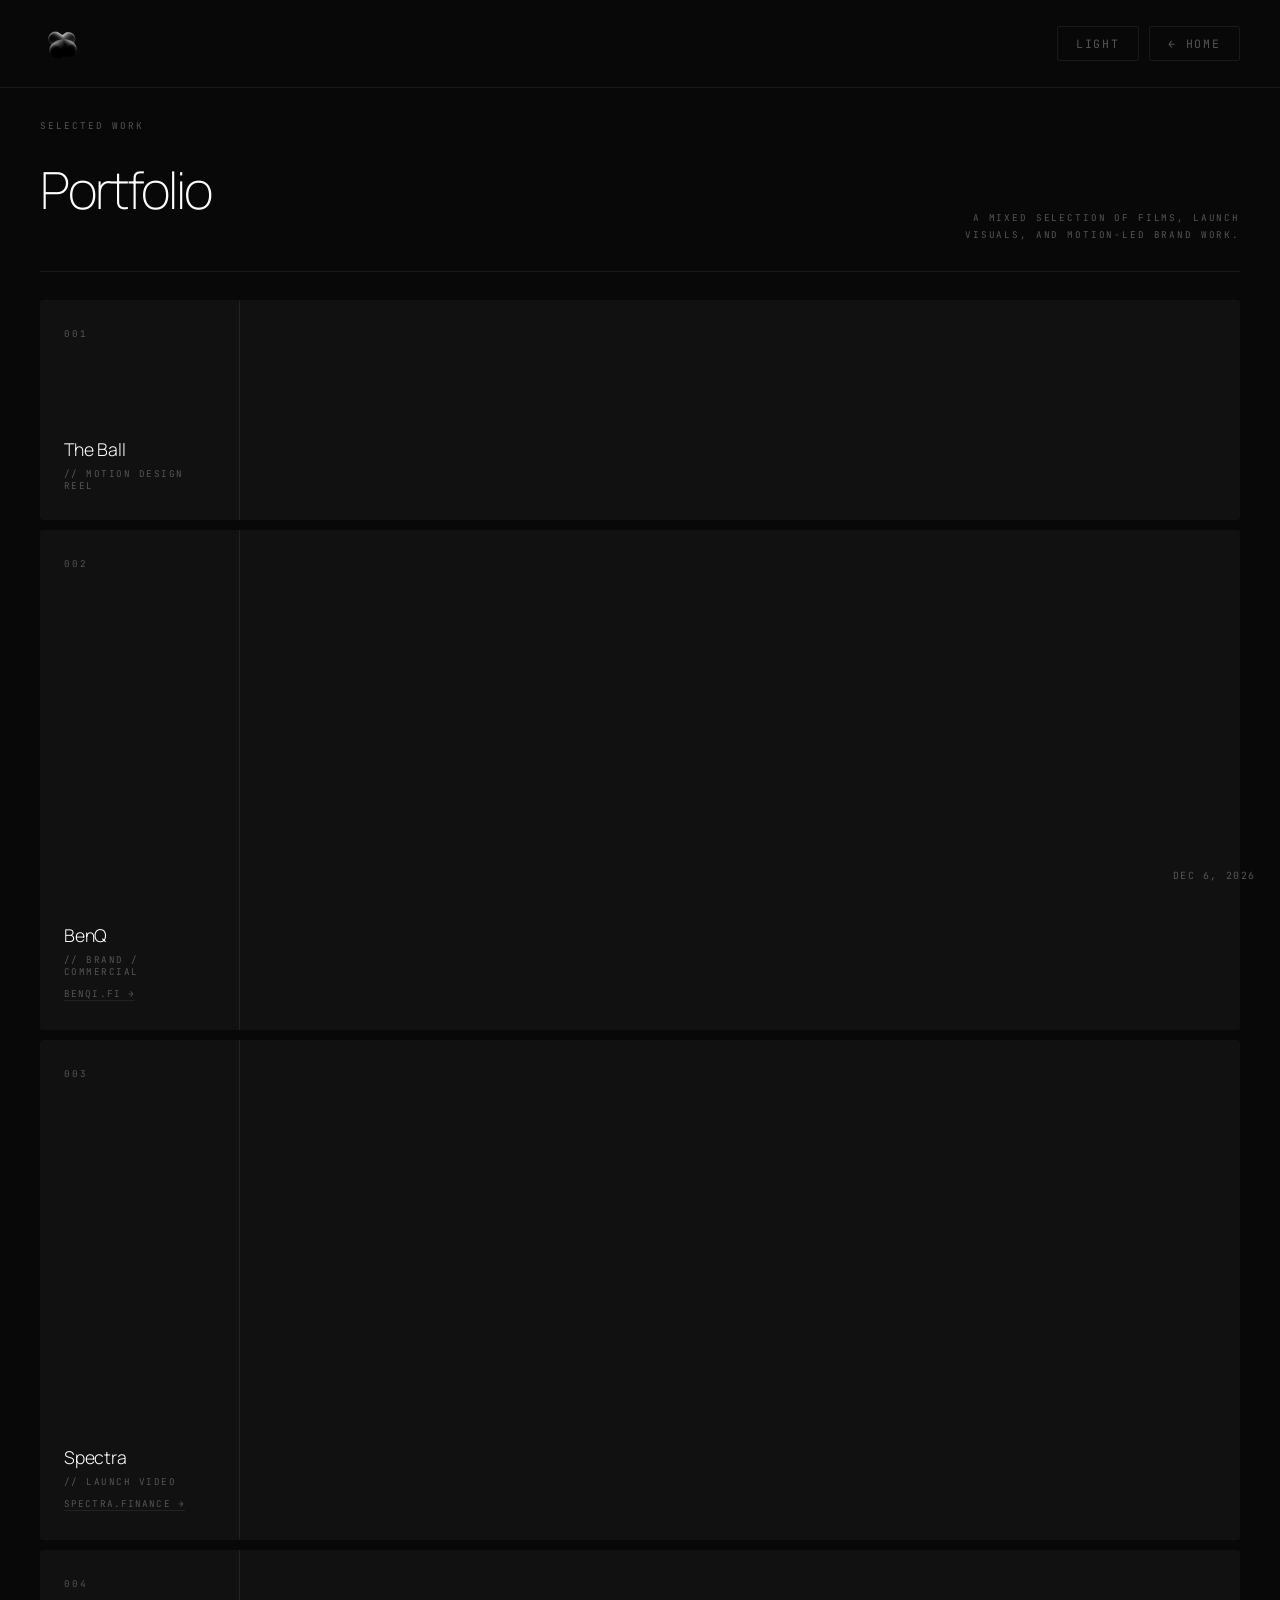
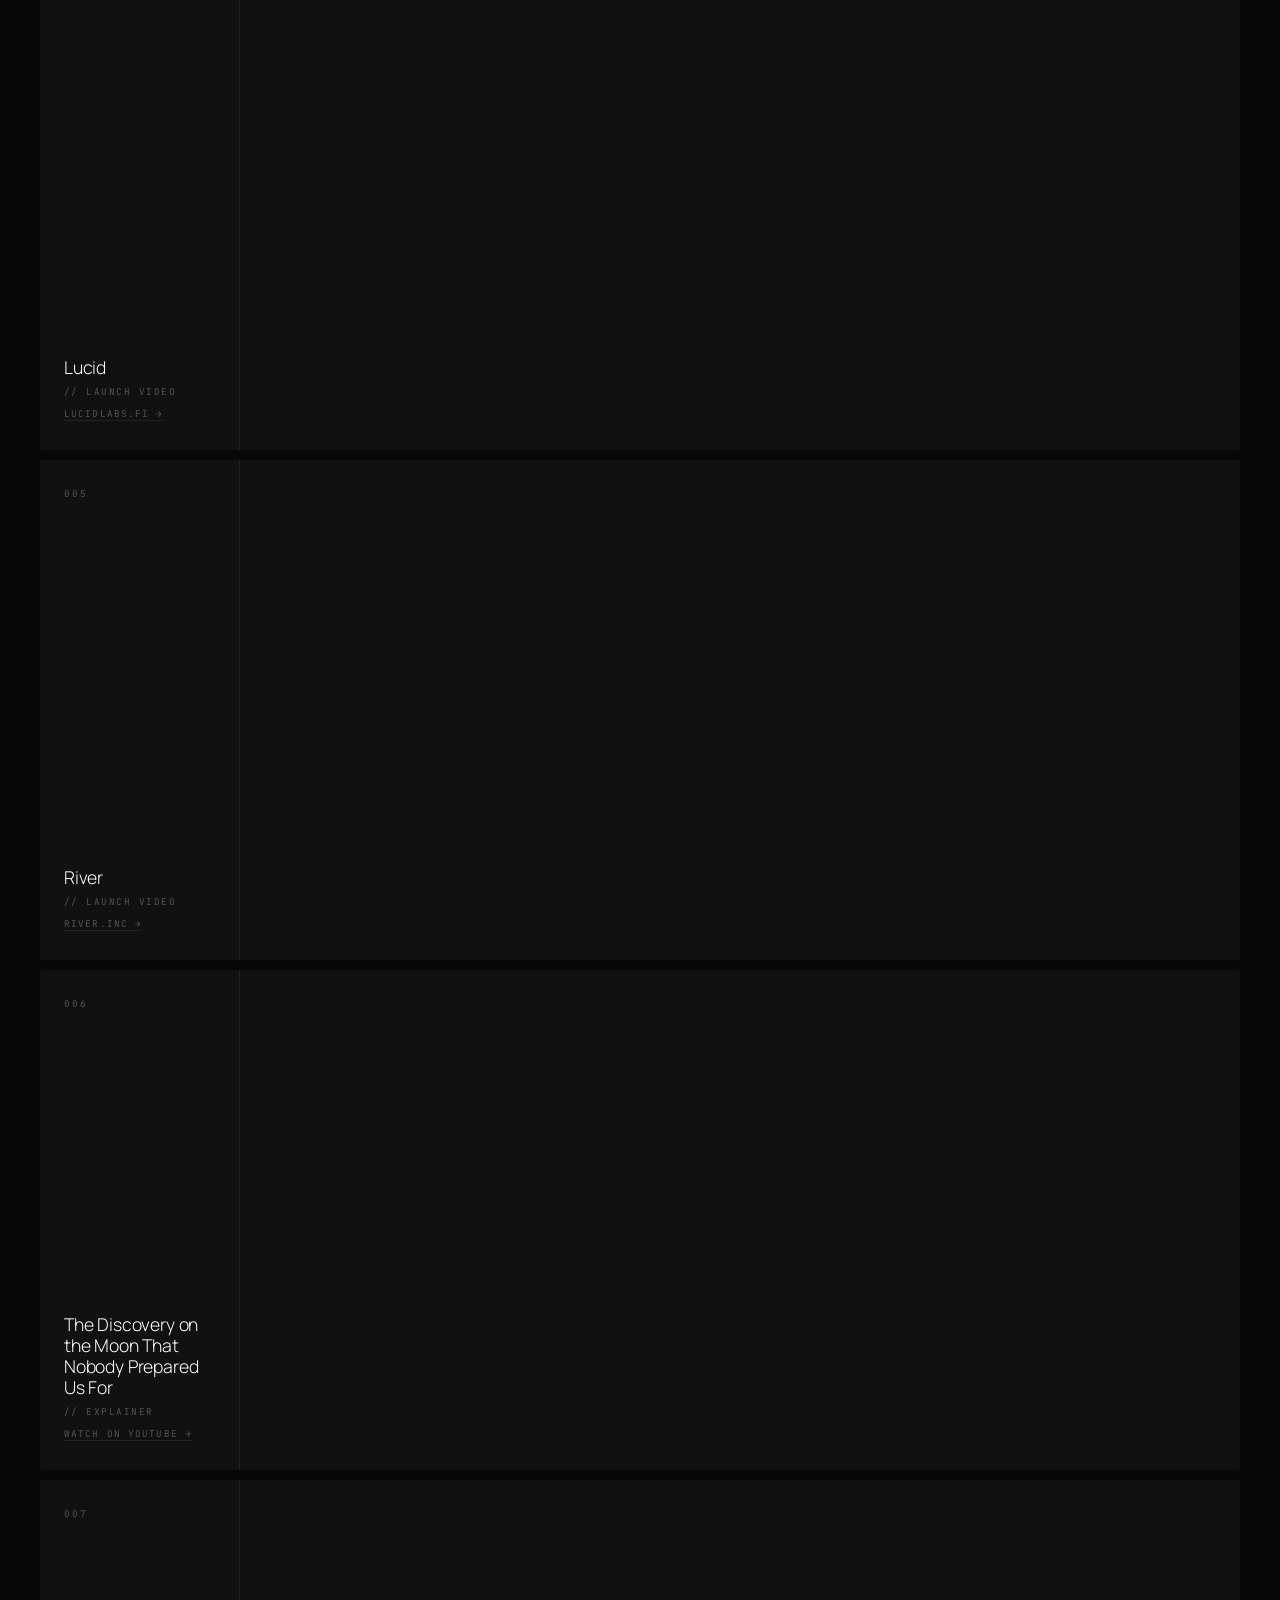
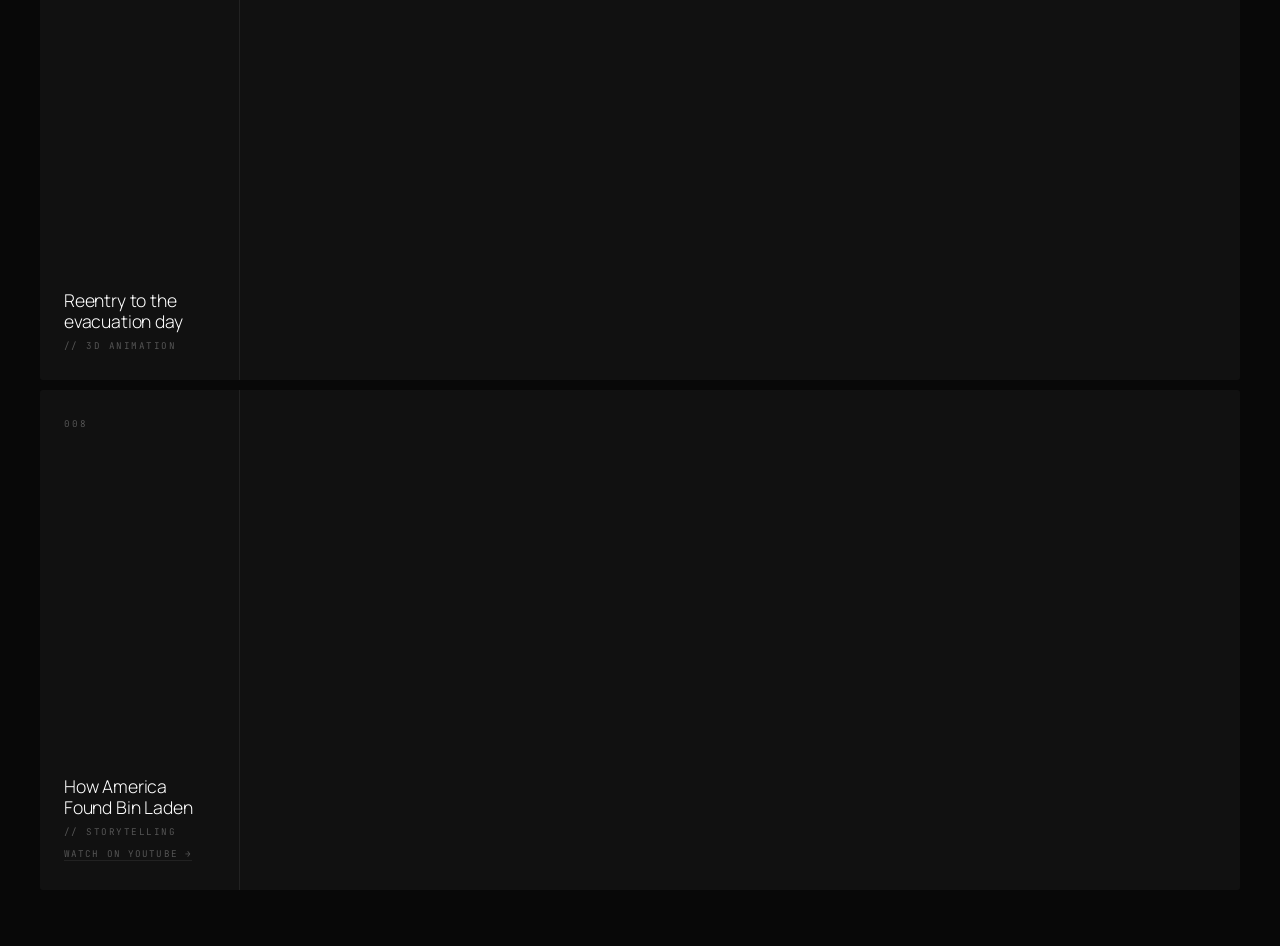
==== portfolio.html @ c434392f "Refine portfolio project pages" ====
﻿<!DOCTYPE html>
<html lang="en" data-theme="dark">
<head>
  <meta charset="UTF-8" />
  <meta name="viewport" content="width=device-width, initial-scale=1.0" />
  <title>Portfolio - Aftercells Studio</title>
  <meta name="description" content="Aftercells Studio portfolio - 3D animation, motion graphics, and brand films for studios and agencies." />
  <meta property="og:title" content="Portfolio - Aftercells Studio" />
  <meta property="og:description" content="3D &amp; Motion Graphics for Studios &amp; Agencies." />
  <meta property="og:type" content="website" />
  <meta property="og:image" content="logo/trans.png" />
  <meta name="twitter:card" content="summary_large_image" />
  <meta name="twitter:title" content="Portfolio - Aftercells Studio" />
  <meta name="twitter:description" content="3D &amp; Motion Graphics for Studios &amp; Agencies." />
  <meta name="theme-color" content="#080808" />
  <link rel="icon" type="image/png" href="logo/trans.png" />
  <link rel="preconnect" href="https://fonts.googleapis.com" />
  <link rel="preconnect" href="https://fonts.gstatic.com" crossorigin />
  <link rel="preload" href="logo/trans.png" as="image" />
  <link rel="preload" href="https://fonts.googleapis.com/css2?family=Manrope:wght@200;400;500&family=JetBrains+Mono:wght@400;500&display=swap" as="style" onload="this.onload=null;this.rel='stylesheet'" />
  <noscript><link rel="stylesheet" href="https://fonts.googleapis.com/css2?family=Manrope:wght@200;400;500&family=JetBrains+Mono:wght@400;500&display=swap" /></noscript>
  <style>
    *, *::before, *::after { margin: 0; padding: 0; box-sizing: border-box; }
    :root { --ease-lux: cubic-bezier(0.16, 1, 0.3, 1); }

    [data-theme="dark"] {
      --bg:      #080808;
      --txt:     #ffffff;
      --dim:     #555555;
      --border:  rgba(255,255,255,0.07);
      --hborder: rgba(255,255,255,0.2);
      --logo:    brightness(1);
      --card-bg: #111111;
    }
    [data-theme="light"] {
      --bg:      #f0ede8;
      --txt:     #0c0c0c;
      --dim:     #999999;
      --border:  rgba(0,0,0,0.07);
      --hborder: rgba(0,0,0,0.2);
      --logo:    brightness(1);
      --card-bg: #e8e5e0;
    }

    html, body { width: 100%; min-height: 100%; overflow-x: hidden; }

    body {
      background: var(--bg); color: var(--txt);
      font-family: 'Manrope', sans-serif;
      -webkit-font-smoothing: antialiased;
      cursor: none;
      overflow-y: auto;
      transition: background 0.5s var(--ease-lux), color 0.5s var(--ease-lux);
    }

    /* Cursor */
    .cursor {
      position: fixed; width: 8px; height: 8px;
      background: var(--txt); border-radius: 50%;
      pointer-events: none; z-index: 9999;
      transform: translate(-50%,-50%);
      mix-blend-mode: difference;
    }
    .cursor-ring {
      position: fixed; width: 36px; height: 36px;
      border: 1px solid rgba(128,128,128,0.45); border-radius: 50%;
      pointer-events: none; z-index: 9998;
      transform: translate(-50%,-50%);
      transition: width 0.35s var(--ease-lux), height 0.35s var(--ease-lux);
      mix-blend-mode: difference;
    }
    .cursor-ring.expand { width: 56px; height: 56px; }

    /* Shell */
    .shell {
      display: grid;
      grid-template-rows: 88px 1fr;
      min-height: 100vh;
    }

    /* Nav */
    nav {
      display: flex; align-items: center; justify-content: space-between;
      padding: 0 40px;
      border-bottom: 1px solid var(--border);
      background: var(--bg);
      position: relative; z-index: 10;
      transition: background 0.5s var(--ease-lux), border-color 0.5s var(--ease-lux);
    }
    .nav-logo {
      display: inline-flex;
      align-items: center;
      gap: 12px;
      text-decoration: none;
    }
    .nav-logo img {
      height: 44px; width: auto; display: block;
      filter: var(--logo); transition: filter 0.5s var(--ease-lux);
    }

    .nav-right { display: flex; align-items: center; gap: 10px; }
    .nav-btn {
      font-family: 'JetBrains Mono', monospace;
      font-size: 0.72rem; letter-spacing: 0.16em; text-transform: uppercase;
      text-decoration: none; color: var(--dim);
      background: none; border: 1px solid var(--border);
      padding: 9px 18px; border-radius: 2px; cursor: none;
      transition: color 0.2s, border-color 0.2s;
    }
    .nav-btn:hover { color: var(--txt); border-color: var(--hborder); }

    .page-date {
      position: fixed;
      right: 24px;
      bottom: 18px;
      z-index: 11;
      font-family: 'JetBrains Mono', monospace;
      font-size: 0.62rem;
      letter-spacing: 0.16em;
      text-transform: uppercase;
      color: var(--dim);
      pointer-events: none;
    }

    .portfolio-page {
      padding: 32px 40px 56px;
    }

    .portfolio-intro {
      display: flex;
      align-items: end;
      justify-content: space-between;
      gap: 24px;
      padding-bottom: 28px;
      margin-bottom: 28px;
      border-bottom: 1px solid var(--border);
    }
    .info-index {
      font-family: 'JetBrains Mono', monospace;
      font-size: 0.58rem; letter-spacing: 0.22em; text-transform: uppercase;
      color: var(--dim); margin-bottom: 32px;
    }
    .info-title {
      font-size: clamp(2.8rem, 4vw, 4.4rem);
      font-weight: 200; letter-spacing: -0.04em; line-height: 1.0;
      margin-bottom: 28px;
    }
    .info-copy {
      font-size: 0.88rem; line-height: 1.8;
      color: var(--dim); max-width: 240px;
      margin-bottom: auto;
    }
    .info-count {
      font-family: 'JetBrains Mono', monospace;
      font-size: 0.58rem; letter-spacing: 0.2em; text-transform: uppercase;
      color: var(--dim); margin-top: 40px;
    }

    .portfolio-meta {
      font-family: 'JetBrains Mono', monospace;
      font-size: 0.58rem; letter-spacing: 0.2em; text-transform: uppercase;
      color: var(--dim);
      max-width: 320px;
      line-height: 1.8;
      text-align: right;
    }

    /* Shared card list */
    .work-list { display: flex; flex-direction: column; gap: 10px; }

    .work-card {
      display: grid;
      grid-template-columns: 200px 1fr;
      border-radius: 3px;
      background: var(--card-bg);
      transition: background 0.5s;
      overflow: hidden;
    }
    .work-card-info {
      padding: 28px 24px;
      display: flex; flex-direction: column; justify-content: space-between;
      border-right: 1px solid var(--border);
      min-height: 180px;
    }
    .wc-num {
      font-family: 'JetBrains Mono', monospace;
      font-size: 0.58rem; letter-spacing: 0.2em; text-transform: uppercase;
      color: var(--dim);
    }
    .wc-title {
      font-size: 1.1rem; font-weight: 300;
      letter-spacing: -0.01em; line-height: 1.2;
      margin-top: auto;
    }
    .wc-tag {
      font-family: 'JetBrains Mono', monospace;
      font-size: 0.58rem; letter-spacing: 0.16em; text-transform: uppercase;
      color: var(--dim); margin-top: 8px;
    }
    .wc-link {
      font-family: 'JetBrains Mono', monospace;
      font-size: 0.58rem; letter-spacing: 0.12em; text-transform: uppercase;
      color: var(--dim); text-decoration: none;
      display: inline-block; margin-top: 10px;
      border-bottom: 1px solid var(--border);
      transition: color 0.2s, border-color 0.2s;
    }
    .wc-link:hover { color: var(--txt); border-color: var(--hborder); }
    .wc-link--featured {
      color: var(--txt); border-bottom-color: var(--hborder);
      font-size: 0.66rem; letter-spacing: 0.14em;
      padding-bottom: 2px;
    }
    .wc-link--featured:hover { opacity: 0.7; }

    /* Video cards (fixed height, cover) */
    .work-card-video {
      position: relative; overflow: hidden;
      min-height: 220px;
    }
    .work-card-video video {
      width: 100%; height: 100%;
      object-fit: cover; display: block;
      transition: transform 0.7s var(--ease-lux);
    }
    .work-card-video iframe {
      width: 100%; height: 100%;
      border: 0; display: block;
      pointer-events: none;
      transition: transform 0.7s var(--ease-lux);
    }
    .work-card:hover .work-card-video video { transform: scale(1.04); }
    .work-card:hover .work-card-video iframe { transform: scale(1.01); }

    /* Image cards (natural height, no crop) */
    .work-card-image {
      background: var(--card-bg);
      display: flex; align-items: center; justify-content: center;
      padding: 16px;
      transition: background 0.5s;
    }
    .work-card-image img {
      width: 100%; height: auto;
      display: block; object-fit: contain;
      transition: transform 0.7s var(--ease-lux);
    }
    .work-card:hover .work-card-image img { transform: scale(1.02); }

    /* Hover lift */
    .work-card {
      transition: transform 0.4s var(--ease-lux), background 0.5s;
      position: relative; z-index: 1;
    }
    .work-card.is-project-link { cursor: none; }

    /* Grouped video card */
    .work-card--group {
      grid-template-columns: 200px 1fr;
    }
    .work-card-video-group {
      display: grid;
      grid-template-columns: repeat(3, 1fr);
      gap: 2px;
    }
    .work-card-video-group .work-card-video {
      min-height: 160px;
    }
    .wc-group-labels {
      display: flex; flex-direction: column; gap: 4px;
      margin-top: 12px;
    }
    .wc-group-labels span {
      font-family: 'JetBrains Mono', monospace;
      font-size: 0.52rem; letter-spacing: 0.12em; text-transform: uppercase;
      color: var(--dim);
    }
    .wc-group-labels span::before { content: '- '; }

    /* Sound control bar (button + slider) */
    .vid-sound-bar {
      position: absolute; bottom: 14px; right: 14px;
      display: flex; align-items: center; gap: 10px;
      background: rgba(0,0,0,0.6);
      border: 1px solid rgba(255,255,255,0.15);
      border-radius: 24px; padding: 7px 16px 7px 14px;
      backdrop-filter: blur(8px);
      opacity: 0; transition: opacity 0.3s var(--ease-lux); z-index: 3;
    }
    .work-card:hover .vid-sound-bar { opacity: 1; }

    .vid-sound-btn {
      background: none; border: none; color: #fff;
      font-family: 'JetBrains Mono', monospace;
      font-size: 0.64rem; letter-spacing: 0.12em; text-transform: uppercase;
      cursor: none; white-space: nowrap; padding: 0; line-height: 1;
    }

    .vid-vol-slider {
      width: 80px; height: 4px;
      -webkit-appearance: none; appearance: none;
      background: rgba(255,255,255,0.25);
      border-radius: 2px; outline: none; cursor: pointer;
    }
    .vid-vol-slider::-webkit-slider-thumb {
      -webkit-appearance: none; appearance: none;
      width: 13px; height: 13px; border-radius: 50%;
      background: #fff; cursor: pointer;
      box-shadow: 0 0 6px rgba(255,255,255,0.5);
    }
    .vid-vol-slider::-moz-range-thumb {
      width: 13px; height: 13px; border-radius: 50%;
      background: #fff; border: none; cursor: pointer;
    }

    /* Mobile */
    @media (max-width: 768px) {
      html, body { overflow: auto; }
      .shell { grid-template-rows: 56px 1fr; height: auto; }
      .cursor, .cursor-ring { display: none; }
      body { cursor: auto; }
      .nav-btn { cursor: pointer; }

      nav { padding: max(12px, env(safe-area-inset-top)) 20px 12px; height: auto; }
      .nav-logo { gap: 8px; }
      .nav-logo img { height: 24px; }
      nav { justify-content: space-between; }
      .nav-right { gap: 8px; }
      .nav-btn { padding: 10px 14px; font-size: 0.66rem; }

      .portfolio-page { padding: 20px 20px 28px; }
      .portfolio-intro { display: block; padding-bottom: 20px; margin-bottom: 20px; }
      .info-title { font-size: clamp(2.1rem, 12vw, 3.2rem); }
      .portfolio-meta { max-width: none; text-align: left; margin-top: 12px; }

      .work-card { grid-template-columns: 1fr; }
      .work-card-info { border-right: none; border-bottom: 1px solid var(--border); min-height: auto; }
      .work-card-video { display: flex; flex-direction: column; min-height: 280px; }
      .work-card-video video { flex: 1; min-height: 220px; }
      .work-card-video iframe { flex: 1; min-height: 220px; }
      .work-card-video-group { display: flex; flex-direction: column; gap: 10px; }
      .work-card-video-group .work-card-video { min-height: 220px; }
      .vid-sound-bar { position: static; opacity: 1; margin: 10px 10px 12px auto; padding: 7px 12px; }
      .page-date { position: static; padding: 0 20px calc(20px + env(safe-area-inset-bottom)); }
    }
  </style>
  <script defer src="/_vercel/insights/script.js"></script>
</head>
<body>

  <div class="cursor" id="cursor"></div>
  <div class="cursor-ring" id="cursorRing"></div>

  <div class="shell">

    <nav>
      <a class="nav-logo" href="/">
        <img src="logo/trans.png" alt="Aftercells Studio" />
      </a>
      <div class="nav-right">
        <button class="nav-btn" id="btn-theme" type="button">Light</button>
        <a class="nav-btn" id="btn-all-work" href="/portfolio" hidden>All Work</a>
        <a class="nav-btn" href="/">&larr; Home</a>
      </div>
    </nav>

    <main class="portfolio-page">
      <section class="portfolio-intro">
        <div>
          <p class="info-index" id="portfolio-index">Selected Work</p>
          <h1 class="info-title" id="portfolio-title">Portfolio</h1>
        </div>
        <p class="portfolio-meta" id="portfolio-meta">A mixed selection of films, launch visuals, and motion-led brand work.</p>
      </section>

      <div class="work-list">
        <div class="work-card" data-work="the-ball" data-title="The Ball">
          <div class="work-card-info">
            <span class="wc-num">001</span>
            <div>
              <p class="wc-title">The Ball</p>
              <p class="wc-tag">// Motion Design Reel</p>
            </div>
          </div>
          <div class="work-card-video">
            <iframe
              src="https://player.vimeo.com/video/1168540088?background=1&autoplay=1&loop=1&muted=1&title=0&byline=0&portrait=0&badge=0&autopause=0&player_id=0&app_id=122963"
              allow="autoplay; fullscreen; picture-in-picture; clipboard-write; encrypted-media; web-share"
              referrerpolicy="strict-origin-when-cross-origin"
              title="The Ball"
              loading="lazy"
              allowfullscreen
            ></iframe>
          </div>
        </div>

        <div class="work-card" data-work="benq" data-title="BenQ">
          <div class="work-card-info">
            <span class="wc-num">002</span>
            <div>
              <p class="wc-title">BenQ</p>
              <p class="wc-tag">// Brand / Commercial</p>
              <a class="wc-link" href="https://benqi.fi/" target="_blank" rel="noopener">benqi.fi &rarr;</a>
            </div>
          </div>
          <div class="work-card-video">
            <video src="videos/motion/benq-web.mp4" muted loop playsinline preload="none"></video>
          </div>
        </div>

        <div class="work-card" data-work="spectra" data-title="Spectra">
          <div class="work-card-info">
            <span class="wc-num">003</span>
            <div>
              <p class="wc-title">Spectra</p>
              <p class="wc-tag">// Launch Video</p>
              <a class="wc-link" href="https://www.spectra.finance/" target="_blank" rel="noopener">spectra.finance &rarr;</a>
            </div>
          </div>
          <div class="work-card-video">
            <video src="videos/motion/spectra-teaser.mp4" muted loop playsinline preload="none"></video>
          </div>
        </div>

        <div class="work-card" data-work="lucid" data-title="Lucid">
          <div class="work-card-info">
            <span class="wc-num">004</span>
            <div>
              <p class="wc-title">Lucid</p>
              <p class="wc-tag">// Launch Video</p>
              <a class="wc-link" href="https://lucidlabs.fi/" target="_blank" rel="noopener">lucidlabs.fi &rarr;</a>
            </div>
          </div>
          <div class="work-card-video">
            <video src="videos/motion/lucid-web.mp4" muted loop playsinline preload="none"></video>
          </div>
        </div>

        <div class="work-card" data-work="river" data-title="River">
          <div class="work-card-info">
            <span class="wc-num">005</span>
            <div>
              <p class="wc-title">River</p>
              <p class="wc-tag">// Launch Video</p>
              <a class="wc-link" href="https://river.inc/" target="_blank" rel="noopener">river.inc &rarr;</a>
            </div>
          </div>
          <div class="work-card-video">
            <video src="videos/motion/river-web.mp4" muted loop playsinline preload="none" data-seamless-loop="0.12"></video>
          </div>
        </div>

        <div class="work-card" data-work="moon-discovery" data-title="The Discovery on the Moon That Nobody Prepared Us For">
          <div class="work-card-info">
            <span class="wc-num">006</span>
            <div>
              <p class="wc-title">The Discovery on the Moon That Nobody Prepared Us For</p>
              <p class="wc-tag">// Explainer</p>
              <a class="wc-link" href="https://youtu.be/piQSi6bn_Gk?si=8MLBE8vbWiKZD4vZ&t=27" target="_blank" rel="noopener">Watch on YouTube &rarr;</a>
            </div>
          </div>
          <div class="work-card-video">
            <video src="videos/3D/moon-discovery.mp4" muted loop playsinline preload="none"></video>
          </div>
        </div>

        <div class="work-card" data-work="reentry" data-title="Reentry to the evacuation day">
          <div class="work-card-info">
            <span class="wc-num">007</span>
            <div>
              <p class="wc-title">Reentry to the evacuation day</p>
              <p class="wc-tag">// 3D Animation</p>
            </div>
          </div>
          <div class="work-card-video">
            <video src="videos/3D/reentry-evacuation.mp4" muted loop playsinline preload="none"></video>
          </div>
        </div>

        <div class="work-card" data-work="bin-laden" data-title="How America Found Bin Laden">
          <div class="work-card-info">
            <span class="wc-num">008</span>
            <div>
              <p class="wc-title">How America Found Bin Laden</p>
              <p class="wc-tag">// Storytelling</p>
              <a class="wc-link" href="https://youtu.be/Oi-J0ArLZy8?si=PBBVSPojaFGiGlr-" target="_blank" rel="noopener">Watch on YouTube &rarr;</a>
            </div>
          </div>
          <div class="work-card-video">
            <video src="videos/3D/bin-laden.mp4" muted loop playsinline preload="none"></video>
          </div>
        </div>
      </div>
    </main>
  </div>
  <p class="page-date" id="page-date"></p>

  <script>
  (function () {
    /* theme */
    const html = document.documentElement;
    const btnTheme = document.getElementById('btn-theme');
    const btnAllWork = document.getElementById('btn-all-work');
    const themeColor = document.querySelector('meta[name="theme-color"]');
    const pageDate = document.getElementById('page-date');
    const portfolioIndex = document.getElementById('portfolio-index');
    const portfolioTitle = document.getElementById('portfolio-title');
    const portfolioMeta = document.getElementById('portfolio-meta');
    const workList = document.querySelector('.work-list');
    const workCards = Array.from(document.querySelectorAll('.work-card'));
    const dateFormatter = new Intl.DateTimeFormat('en-US', { month: 'short', day: 'numeric', year: 'numeric' });
    const saved = localStorage.getItem('aftercells-theme') || 'dark';
    html.setAttribute('data-theme', saved);
    btnTheme.textContent = saved === 'dark' ? 'Light' : 'Dark';
    themeColor.setAttribute('content', saved === 'dark' ? '#080808' : '#f0ede8');
    pageDate.textContent = dateFormatter.format(new Date());
    btnTheme.addEventListener('click', () => {
      const next = html.getAttribute('data-theme') === 'dark' ? 'light' : 'dark';
      html.setAttribute('data-theme', next); localStorage.setItem('aftercells-theme', next);
      btnTheme.textContent = next === 'dark' ? 'Light' : 'Dark';
      themeColor.setAttribute('content', next === 'dark' ? '#080808' : '#f0ede8');
    });

    const portfolioPath = '/portfolio';
    const pathMatch = window.location.pathname.match(/^\/portfolio\/([^/]+)\/?$/);
    const selectedWork = pathMatch ? decodeURIComponent(pathMatch[1]) : '';
    if (selectedWork) {
      const selectedCard = workCards.find(card => card.dataset.work === selectedWork);
      if (selectedCard) {
        workList.prepend(selectedCard);
        portfolioIndex.textContent = 'Project View';
        portfolioTitle.textContent = selectedCard.dataset.title;
        portfolioMeta.textContent = 'Selected project first, with the rest of the portfolio below.';
        document.title = `${selectedCard.dataset.title} - Aftercells Studio`;
        btnAllWork.hidden = false;
        btnAllWork.href = portfolioPath;
      }
    }

    workCards.forEach(card => {
      card.classList.add('is-project-link');
      card.tabIndex = 0;
      card.setAttribute('role', 'link');
      card.setAttribute('aria-label', `${card.dataset.title} project page`);
      const targetPath = `${portfolioPath}/${card.dataset.work}`;
      card.addEventListener('click', event => {
        if (event.target.closest('a, button, input')) return;
        window.location.href = targetPath;
      });
      card.addEventListener('keydown', event => {
        if (event.key === 'Enter' || event.key === ' ') {
          event.preventDefault();
          window.location.href = targetPath;
        }
      });
    });

    /* play/pause + sound based on visibility */
    const thresholds = Array.from({length: 21}, (_, i) => i * 0.05);

    const playObserver = new IntersectionObserver((entries) => {
      entries.forEach(e => {
        const video = e.target.querySelector('video');
        if (!video) return;
        if (e.isIntersecting) {
          if (video.readyState === 0) video.load();
          video.muted = true; // always start muted
          video.play().catch(() => {});
        } else {
          video.pause();
          video.muted = true;
        }
      });
    }, { threshold: thresholds, rootMargin: '300px 0px' });

    function makeSoundBar(videos, host) {
      videos.forEach(v => { v.muted = true; });
      const bar = document.createElement('div');
      bar.className = 'vid-sound-bar';
      const btn = document.createElement('button');
      btn.className = 'vid-sound-btn'; btn.type = 'button'; btn.textContent = 'Unmute';
      const slider = document.createElement('input');
      slider.type = 'range'; slider.min = 0; slider.max = 100; slider.value = 0;
      slider.className = 'vid-vol-slider';
      btn.addEventListener('click', e => {
        e.stopPropagation();
        const muting = !videos[0].muted;
        videos.forEach(v => { v.muted = muting; v.volume = muting ? 0 : (slider.value > 0 ? slider.value / 100 : 0.7); });
        slider.value = muting ? 0 : Math.round(videos[0].volume * 100);
        btn.textContent = muting ? 'Unmute' : 'Mute';
        updateSliderTrack(slider);
      });
      slider.addEventListener('input', e => {
        e.stopPropagation();
        const vol = slider.value / 100;
        videos.forEach(v => { v.volume = vol; v.muted = vol === 0; });
        btn.textContent = vol === 0 ? 'Unmute' : 'Mute';
        updateSliderTrack(slider);
      });
      slider.addEventListener('click', e => e.stopPropagation());
      bar.appendChild(btn); bar.appendChild(slider);
      host.appendChild(bar);
    }

    function enableSeamlessLoop(video) {
      const loopBuffer = Number(video.dataset.seamlessLoop || 0);
      if (!loopBuffer) return;
      let seeking = false;
      video.addEventListener('timeupdate', () => {
        if (seeking || !video.duration || Number.isNaN(video.duration)) return;
        if (video.currentTime >= video.duration - loopBuffer) {
          seeking = true;
          video.currentTime = 0.03;
          video.play().catch(() => {}).finally(() => { seeking = false; });
        }
      });
      video.addEventListener('ended', () => {
        video.currentTime = 0.03;
        video.play().catch(() => {});
      });
    }

    document.querySelectorAll('.work-card-video').forEach(container => {
      const video = container.querySelector('video');
      if (!video) return;
      video.preload = 'metadata';
      video.muted = true;
      enableSeamlessLoop(video);
      // grouped cards get a single shared bar - skip individual ones
      if (!container.closest('.work-card-video-group')) {
        makeSoundBar([video], container);
      }
      playObserver.observe(container);
    });

    // one shared sound bar per grouped card
    document.querySelectorAll('.work-card-video-group').forEach(group => {
      const videos = Array.from(group.querySelectorAll('video'));
      videos.forEach(video => {
        video.preload = 'metadata';
        enableSeamlessLoop(video);
      });
      group.style.position = 'relative';
      makeSoundBar(videos, group);
    });

    document.querySelectorAll('.work-card-video video').forEach((video, index) => {
      if (index < 3 && video.readyState === 0) video.load();
    });

    function updateSliderTrack(sl) {
      const pct = sl.value + '%';
      sl.style.background = `linear-gradient(to right, rgba(255,255,255,0.9) 0%, rgba(255,255,255,0.9) ${pct}, rgba(255,255,255,0.2) ${pct})`;
    }
    // init track style on all sliders
    document.querySelectorAll('.vid-vol-slider').forEach(updateSliderTrack);

    document.addEventListener('visibilitychange', () => {
      if (!document.hidden) return;
      document.querySelectorAll('video').forEach(v => { v.pause(); v.muted = true; });
    });

    /* cursor */
    const cursor = document.getElementById('cursor');
    const ring   = document.getElementById('cursorRing');
    let mx = -200, my = -200, rx = -200, ry = -200;
    document.addEventListener('mousemove', e => { mx = e.clientX; my = e.clientY; });
    document.querySelectorAll('.work-card').forEach(el => {
      el.addEventListener('mouseenter', () => ring.classList.add('expand'));
      el.addEventListener('mouseleave', () => ring.classList.remove('expand'));
    });
    (function tick() {
      cursor.style.left = mx + 'px'; cursor.style.top = my + 'px';
      rx += (mx - rx) * 0.1; ry += (my - ry) * 0.1;
      ring.style.left = rx + 'px'; ring.style.top = ry + 'px';
      requestAnimationFrame(tick);
    })();
  })();
  </script>
</body>
</html>
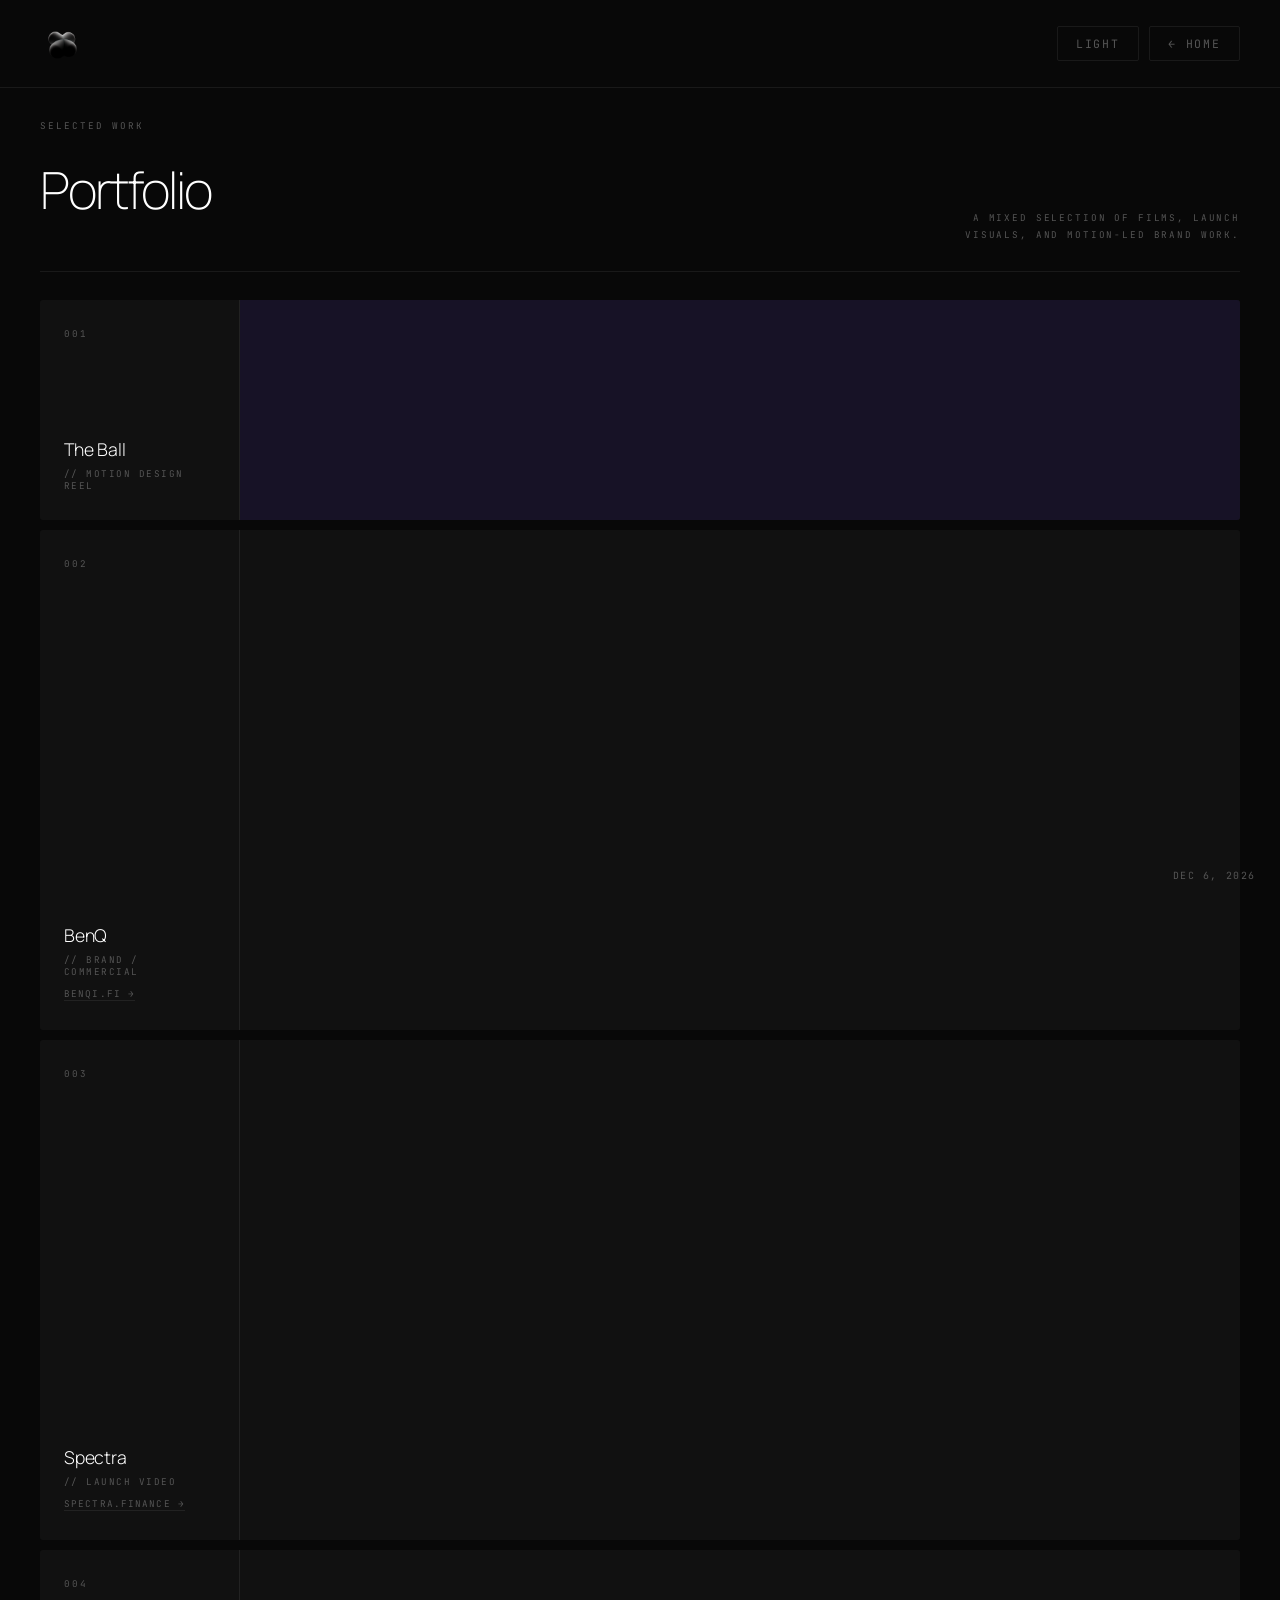
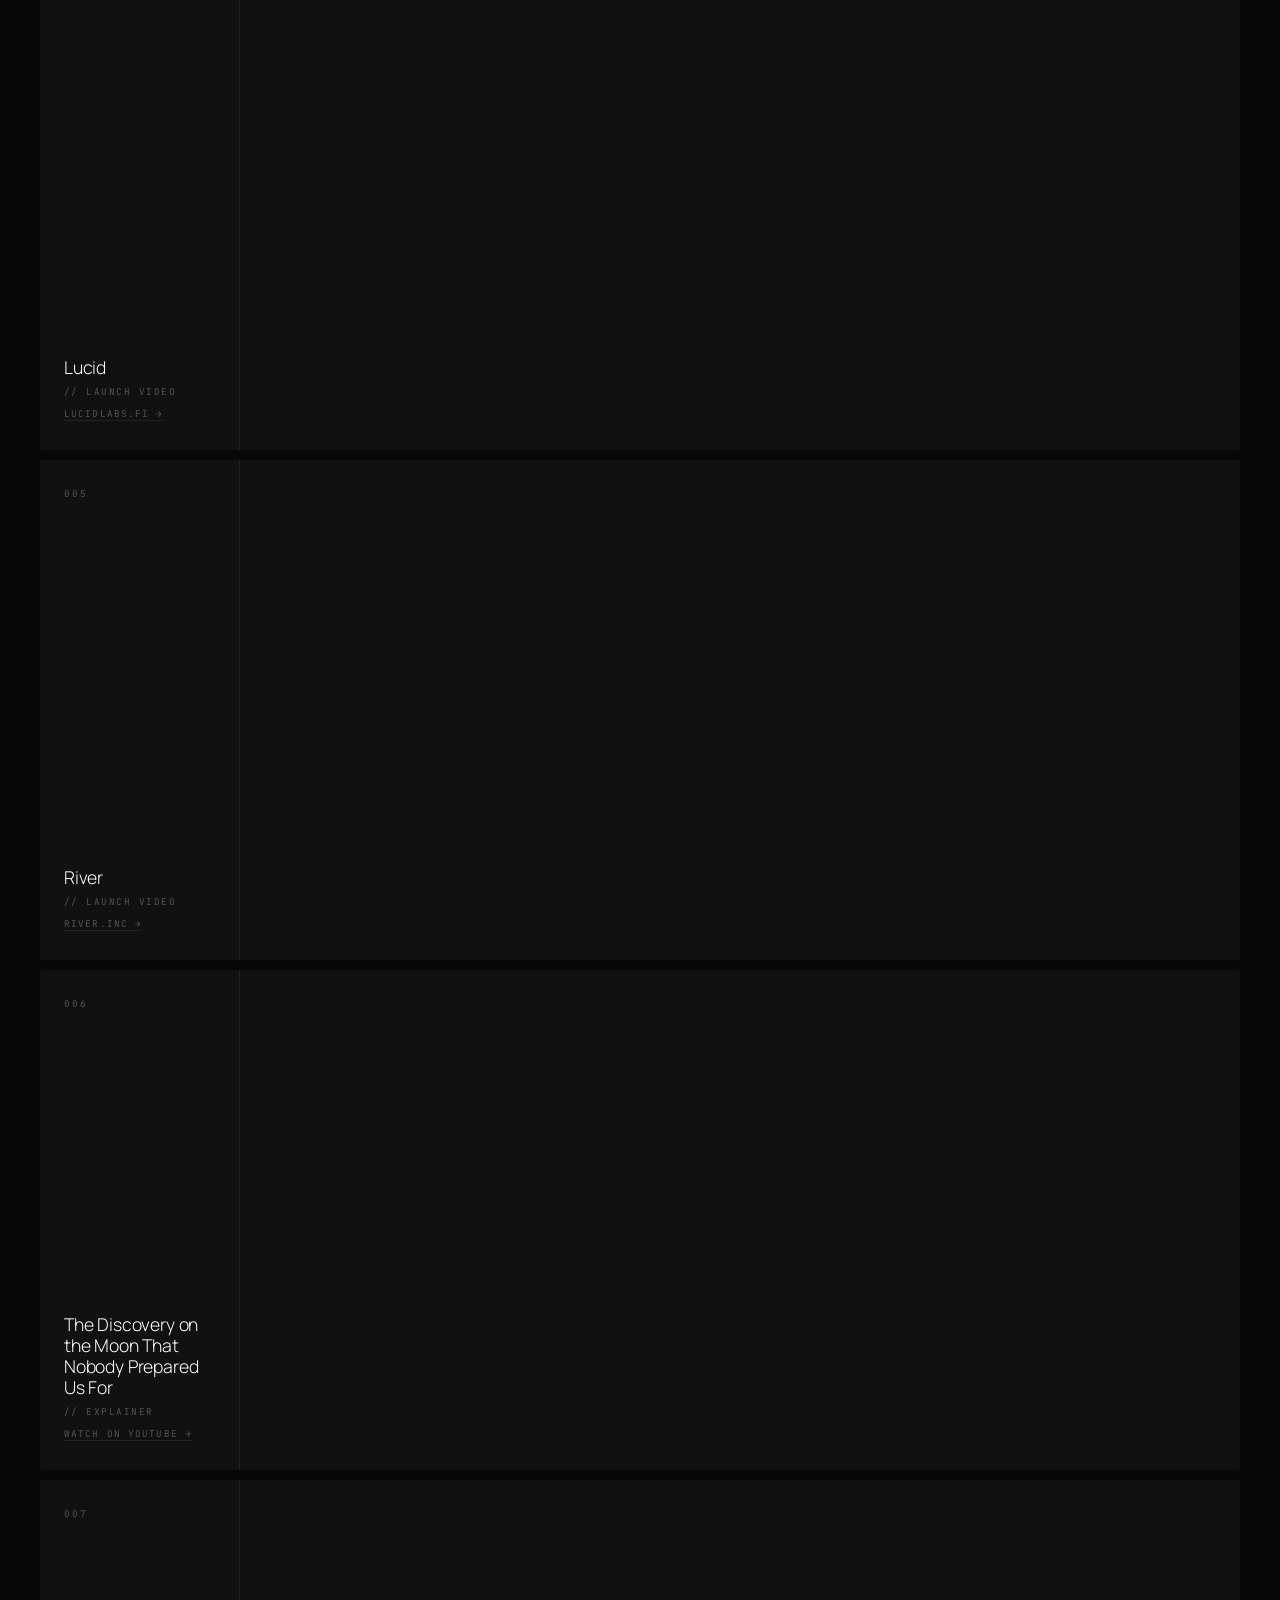
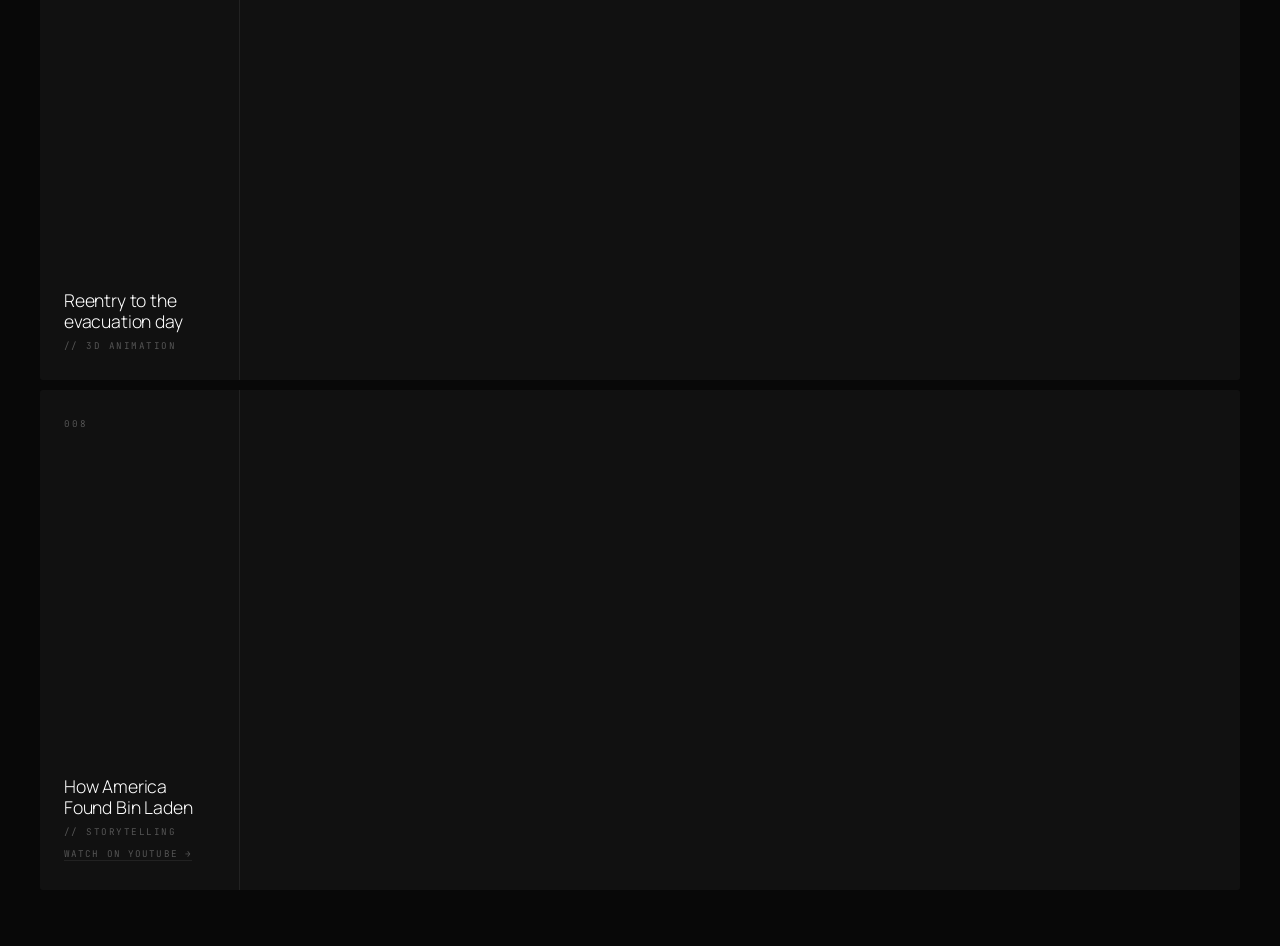
==== commit ca81da8d: "Tighten The Ball framing" ====
--- a/portfolio.html
+++ b/portfolio.html
@@ -231,6 +231,14 @@
     }
     .work-card:hover .work-card-video video { transform: scale(1.04); }
     .work-card:hover .work-card-video iframe { transform: scale(1.01); }
+    .work-card-video--vimeo {
+      background: #171226;
+    }
+    .work-card-video--vimeo iframe {
+      transform: scale(7.4);
+      transform-origin: center center;
+    }
+    .work-card:hover .work-card-video--vimeo iframe { transform: scale(7.55); }
 
     /* Image cards (natural height, no crop) */
     .work-card-image {
@@ -337,6 +345,8 @@
       .work-card-video { display: flex; flex-direction: column; min-height: 280px; }
       .work-card-video video { flex: 1; min-height: 220px; }
       .work-card-video iframe { flex: 1; min-height: 220px; }
+      .work-card-video--vimeo iframe { transform: scale(5.7); }
+      .work-card:hover .work-card-video--vimeo iframe { transform: scale(5.85); }
       .work-card-video-group { display: flex; flex-direction: column; gap: 10px; }
       .work-card-video-group .work-card-video { min-height: 220px; }
       .vid-sound-bar { position: static; opacity: 1; margin: 10px 10px 12px auto; padding: 7px 12px; }
@@ -358,7 +368,6 @@
       </a>
       <div class="nav-right">
         <button class="nav-btn" id="btn-theme" type="button">Light</button>
-        <a class="nav-btn" id="btn-all-work" href="/portfolio" hidden>All Work</a>
         <a class="nav-btn" href="/">&larr; Home</a>
       </div>
     </nav>
@@ -381,7 +390,7 @@
               <p class="wc-tag">// Motion Design Reel</p>
             </div>
           </div>
-          <div class="work-card-video">
+          <div class="work-card-video work-card-video--vimeo">
             <iframe
               src="https://player.vimeo.com/video/1168540088?background=1&autoplay=1&loop=1&muted=1&title=0&byline=0&portrait=0&badge=0&autopause=0&player_id=0&app_id=122963"
               allow="autoplay; fullscreen; picture-in-picture; clipboard-write; encrypted-media; web-share"
@@ -499,13 +508,8 @@
     /* theme */
     const html = document.documentElement;
     const btnTheme = document.getElementById('btn-theme');
-    const btnAllWork = document.getElementById('btn-all-work');
     const themeColor = document.querySelector('meta[name="theme-color"]');
     const pageDate = document.getElementById('page-date');
-    const portfolioIndex = document.getElementById('portfolio-index');
-    const portfolioTitle = document.getElementById('portfolio-title');
-    const portfolioMeta = document.getElementById('portfolio-meta');
-    const workList = document.querySelector('.work-list');
     const workCards = Array.from(document.querySelectorAll('.work-card'));
     const dateFormatter = new Intl.DateTimeFormat('en-US', { month: 'short', day: 'numeric', year: 'numeric' });
     const saved = localStorage.getItem('aftercells-theme') || 'dark';
@@ -520,28 +524,12 @@
       themeColor.setAttribute('content', next === 'dark' ? '#080808' : '#f0ede8');
     });
 
-    const portfolioPath = '/portfolio';
-    const pathMatch = window.location.pathname.match(/^\/portfolio\/([^/]+)\/?$/);
-    const selectedWork = pathMatch ? decodeURIComponent(pathMatch[1]) : '';
-    if (selectedWork) {
-      const selectedCard = workCards.find(card => card.dataset.work === selectedWork);
-      if (selectedCard) {
-        workList.prepend(selectedCard);
-        portfolioIndex.textContent = 'Project View';
-        portfolioTitle.textContent = selectedCard.dataset.title;
-        portfolioMeta.textContent = 'Selected project first, with the rest of the portfolio below.';
-        document.title = `${selectedCard.dataset.title} - Aftercells Studio`;
-        btnAllWork.hidden = false;
-        btnAllWork.href = portfolioPath;
-      }
-    }
-
     workCards.forEach(card => {
       card.classList.add('is-project-link');
       card.tabIndex = 0;
       card.setAttribute('role', 'link');
       card.setAttribute('aria-label', `${card.dataset.title} project page`);
-      const targetPath = `${portfolioPath}/${card.dataset.work}`;
+      const targetPath = `/portfolio/${card.dataset.work}`;
       card.addEventListener('click', event => {
         if (event.target.closest('a, button, input')) return;
         window.location.href = targetPath;
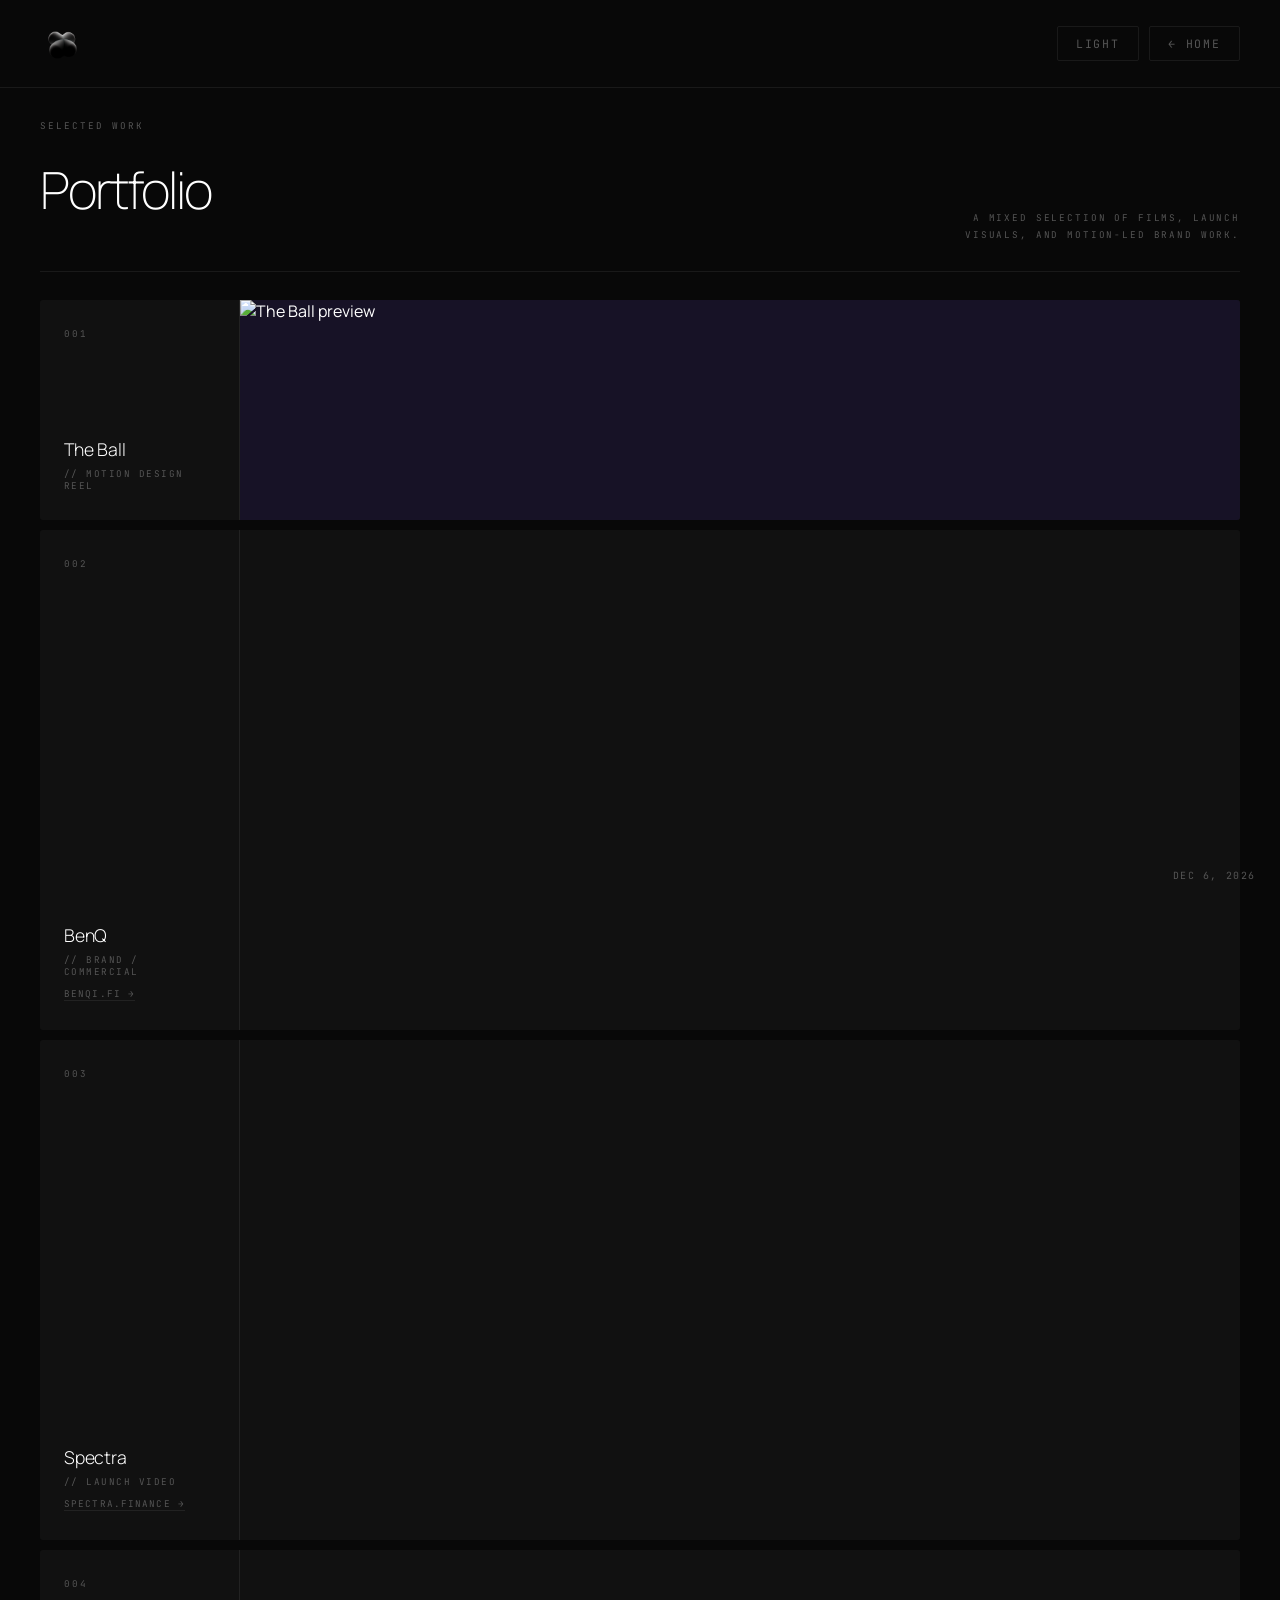
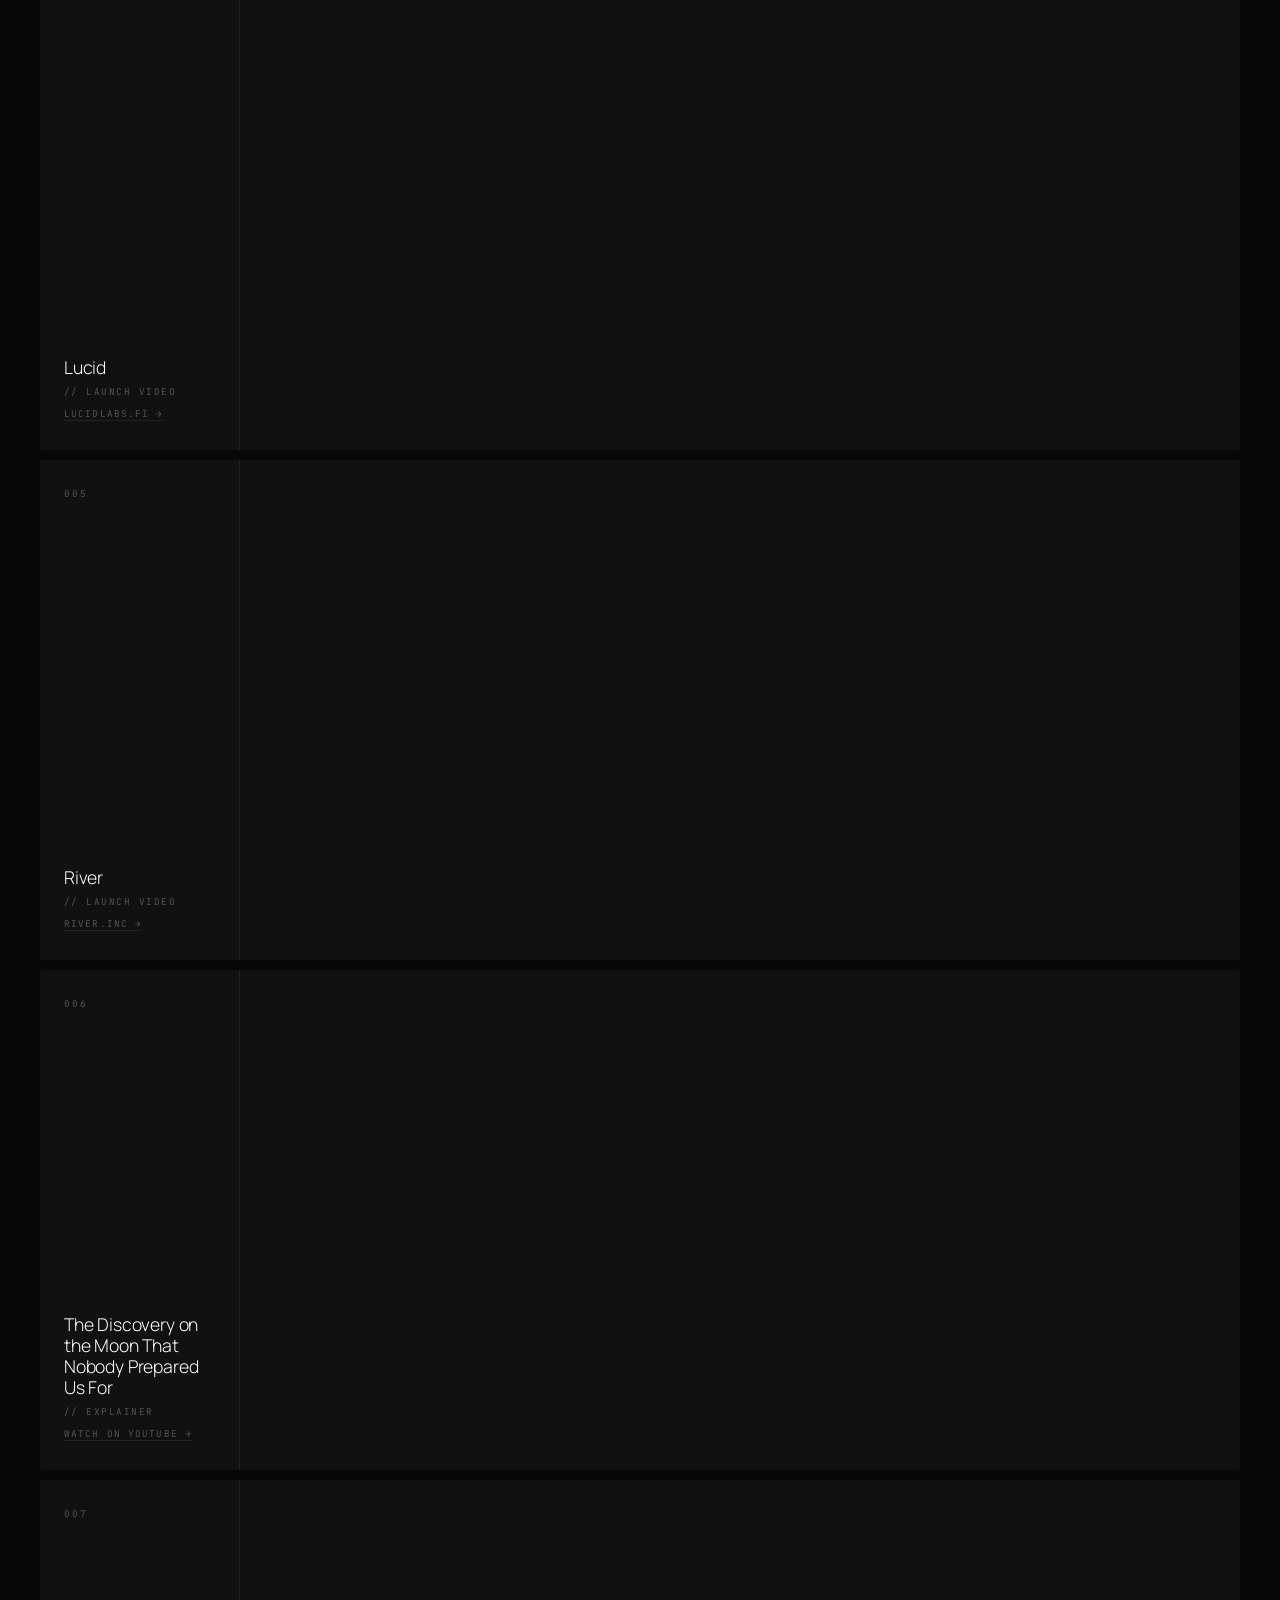
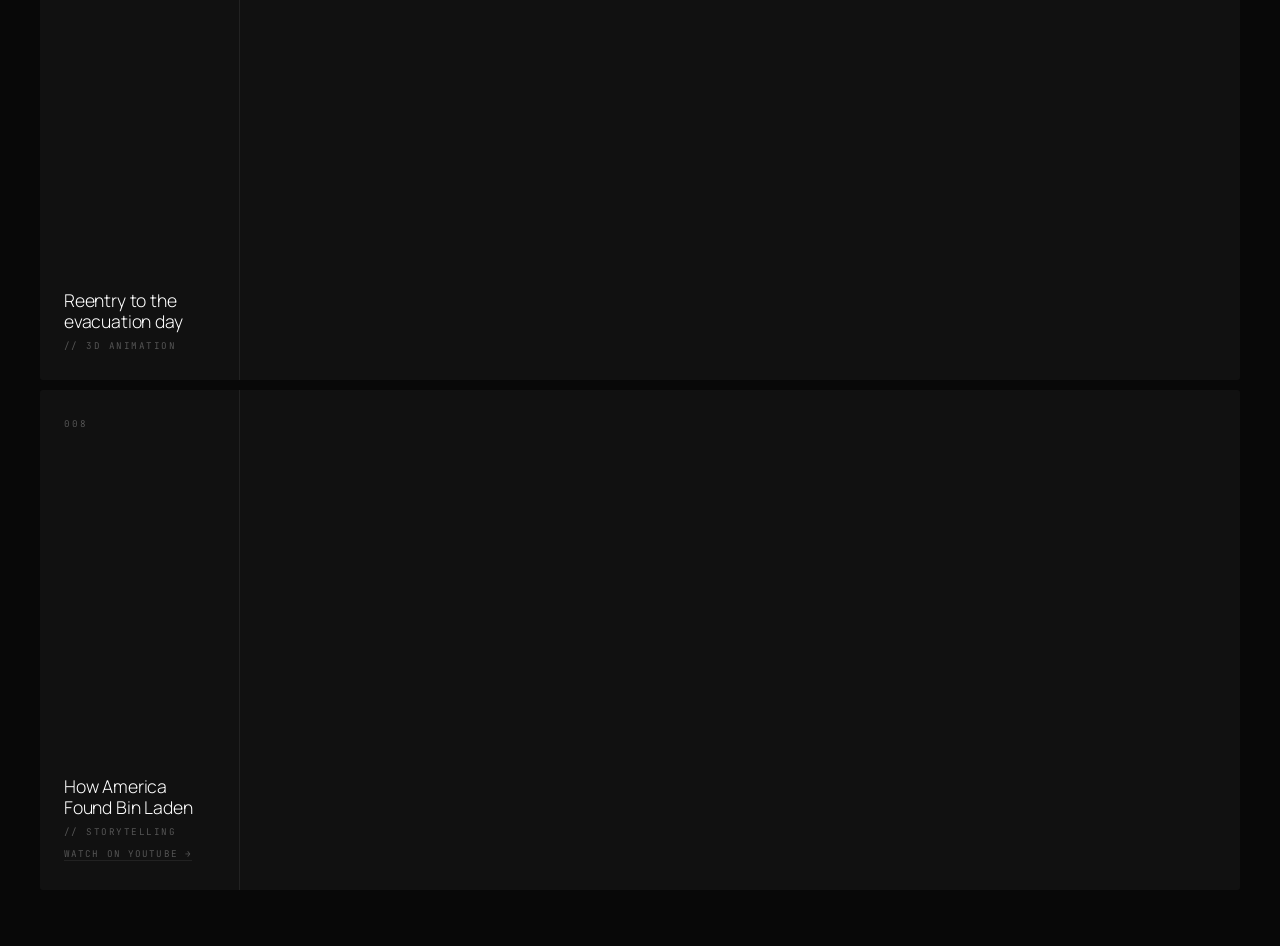
==== commit 15e0ed66: "Use poster image for The Ball card" ====
--- a/portfolio.html
+++ b/portfolio.html
@@ -231,15 +231,6 @@
     }
     .work-card:hover .work-card-video video { transform: scale(1.04); }
     .work-card:hover .work-card-video iframe { transform: scale(1.01); }
-    .work-card-video--vimeo {
-      background: #171226;
-    }
-    .work-card-video--vimeo iframe {
-      transform: scale(7.4);
-      transform-origin: center center;
-    }
-    .work-card:hover .work-card-video--vimeo iframe { transform: scale(7.55); }
-
     /* Image cards (natural height, no crop) */
     .work-card-image {
       background: var(--card-bg);
@@ -253,6 +244,19 @@
       transition: transform 0.7s var(--ease-lux);
     }
     .work-card:hover .work-card-image img { transform: scale(1.02); }
+    .work-card-image--cover {
+      padding: 0;
+      min-height: 220px;
+      overflow: hidden;
+      background: #171226;
+    }
+    .work-card-image--cover img {
+      width: 100%;
+      height: 100%;
+      object-fit: cover;
+      object-position: center center;
+    }
+    .work-card:hover .work-card-image--cover img { transform: scale(1.03); }
 
     /* Hover lift */
     .work-card {
@@ -345,8 +349,6 @@
       .work-card-video { display: flex; flex-direction: column; min-height: 280px; }
       .work-card-video video { flex: 1; min-height: 220px; }
       .work-card-video iframe { flex: 1; min-height: 220px; }
-      .work-card-video--vimeo iframe { transform: scale(5.7); }
-      .work-card:hover .work-card-video--vimeo iframe { transform: scale(5.85); }
       .work-card-video-group { display: flex; flex-direction: column; gap: 10px; }
       .work-card-video-group .work-card-video { min-height: 220px; }
       .vid-sound-bar { position: static; opacity: 1; margin: 10px 10px 12px auto; padding: 7px 12px; }
@@ -390,15 +392,8 @@
               <p class="wc-tag">// Motion Design Reel</p>
             </div>
           </div>
-          <div class="work-card-video work-card-video--vimeo">
-            <iframe
-              src="https://player.vimeo.com/video/1168540088?background=1&autoplay=1&loop=1&muted=1&title=0&byline=0&portrait=0&badge=0&autopause=0&player_id=0&app_id=122963"
-              allow="autoplay; fullscreen; picture-in-picture; clipboard-write; encrypted-media; web-share"
-              referrerpolicy="strict-origin-when-cross-origin"
-              title="The Ball"
-              loading="lazy"
-              allowfullscreen
-            ></iframe>
+          <div class="work-card-image work-card-image--cover">
+            <img src="https://i.vimeocdn.com/video/2126945612-6e9d4abdf6a94a29c7e8ccc319a80a971dc525bb943a9224cfbbc1d05304996c-d?region=us" alt="The Ball preview" loading="lazy" />
           </div>
         </div>
 
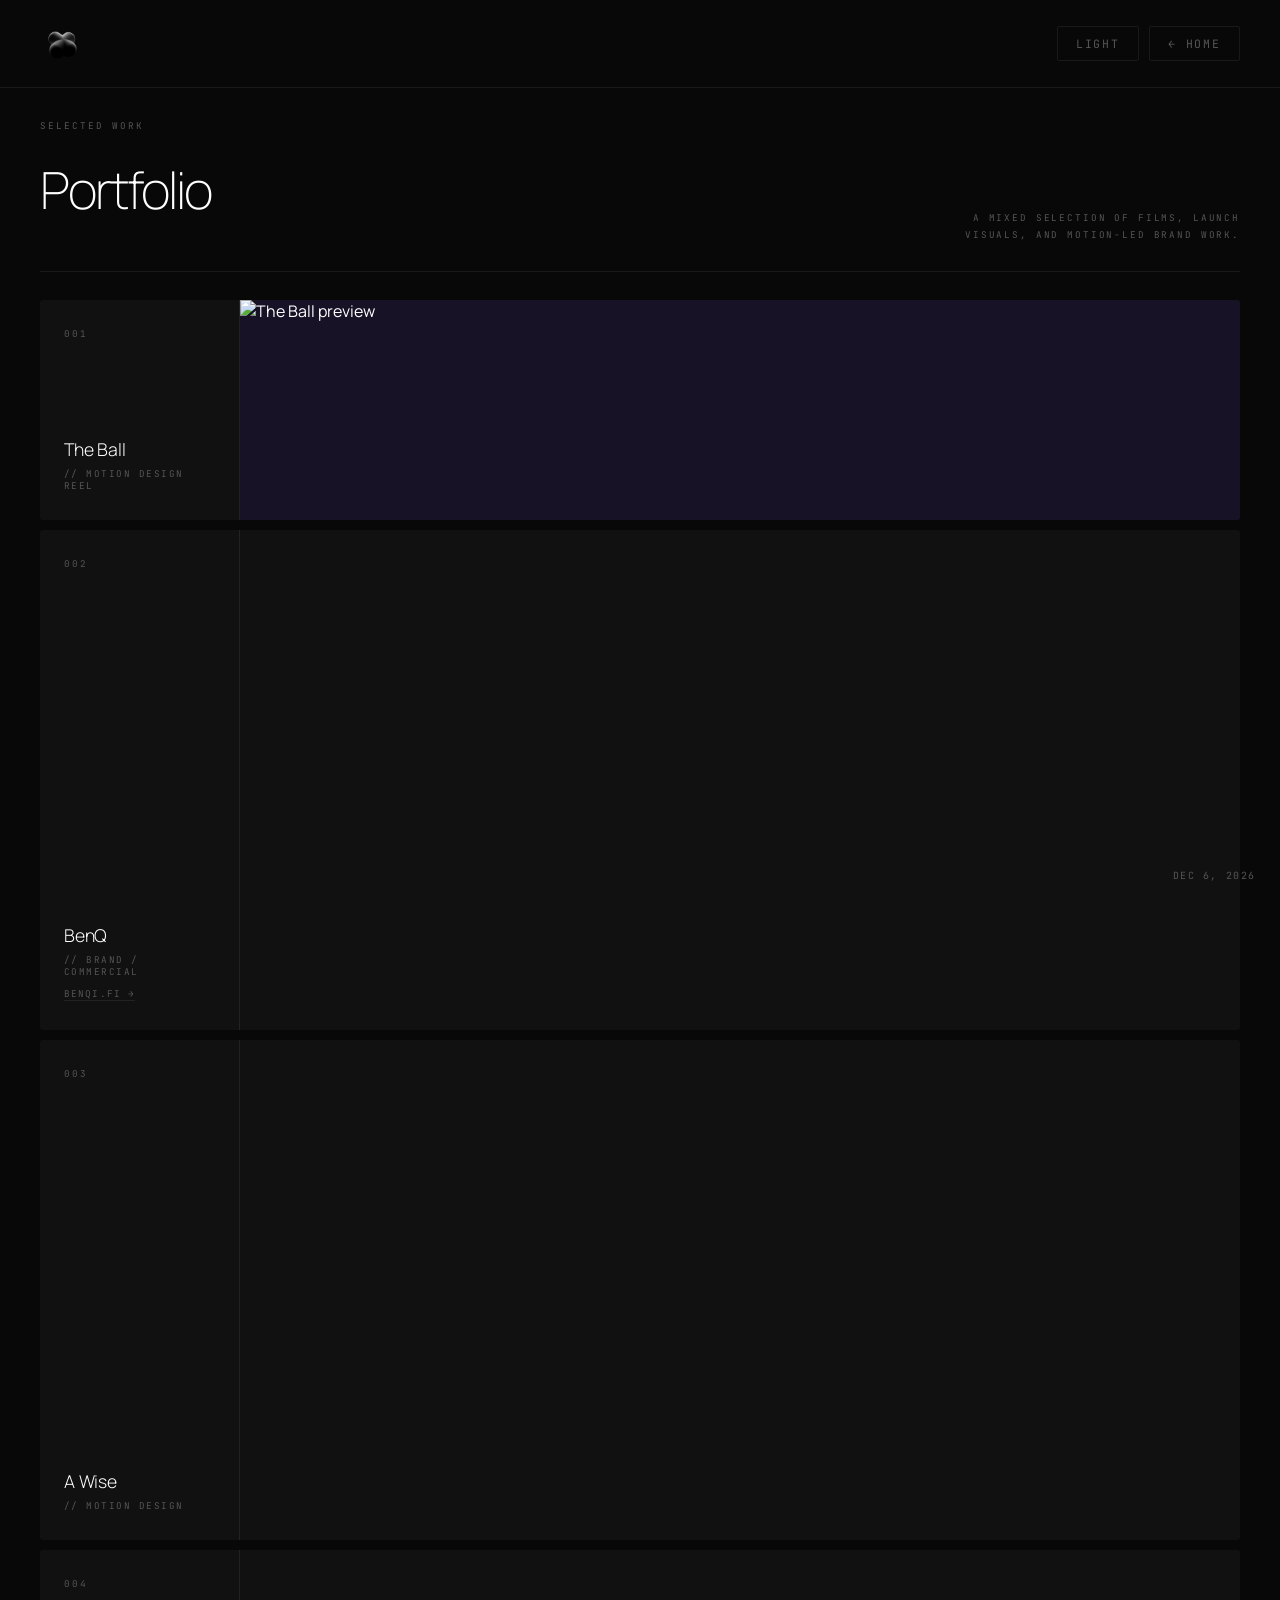
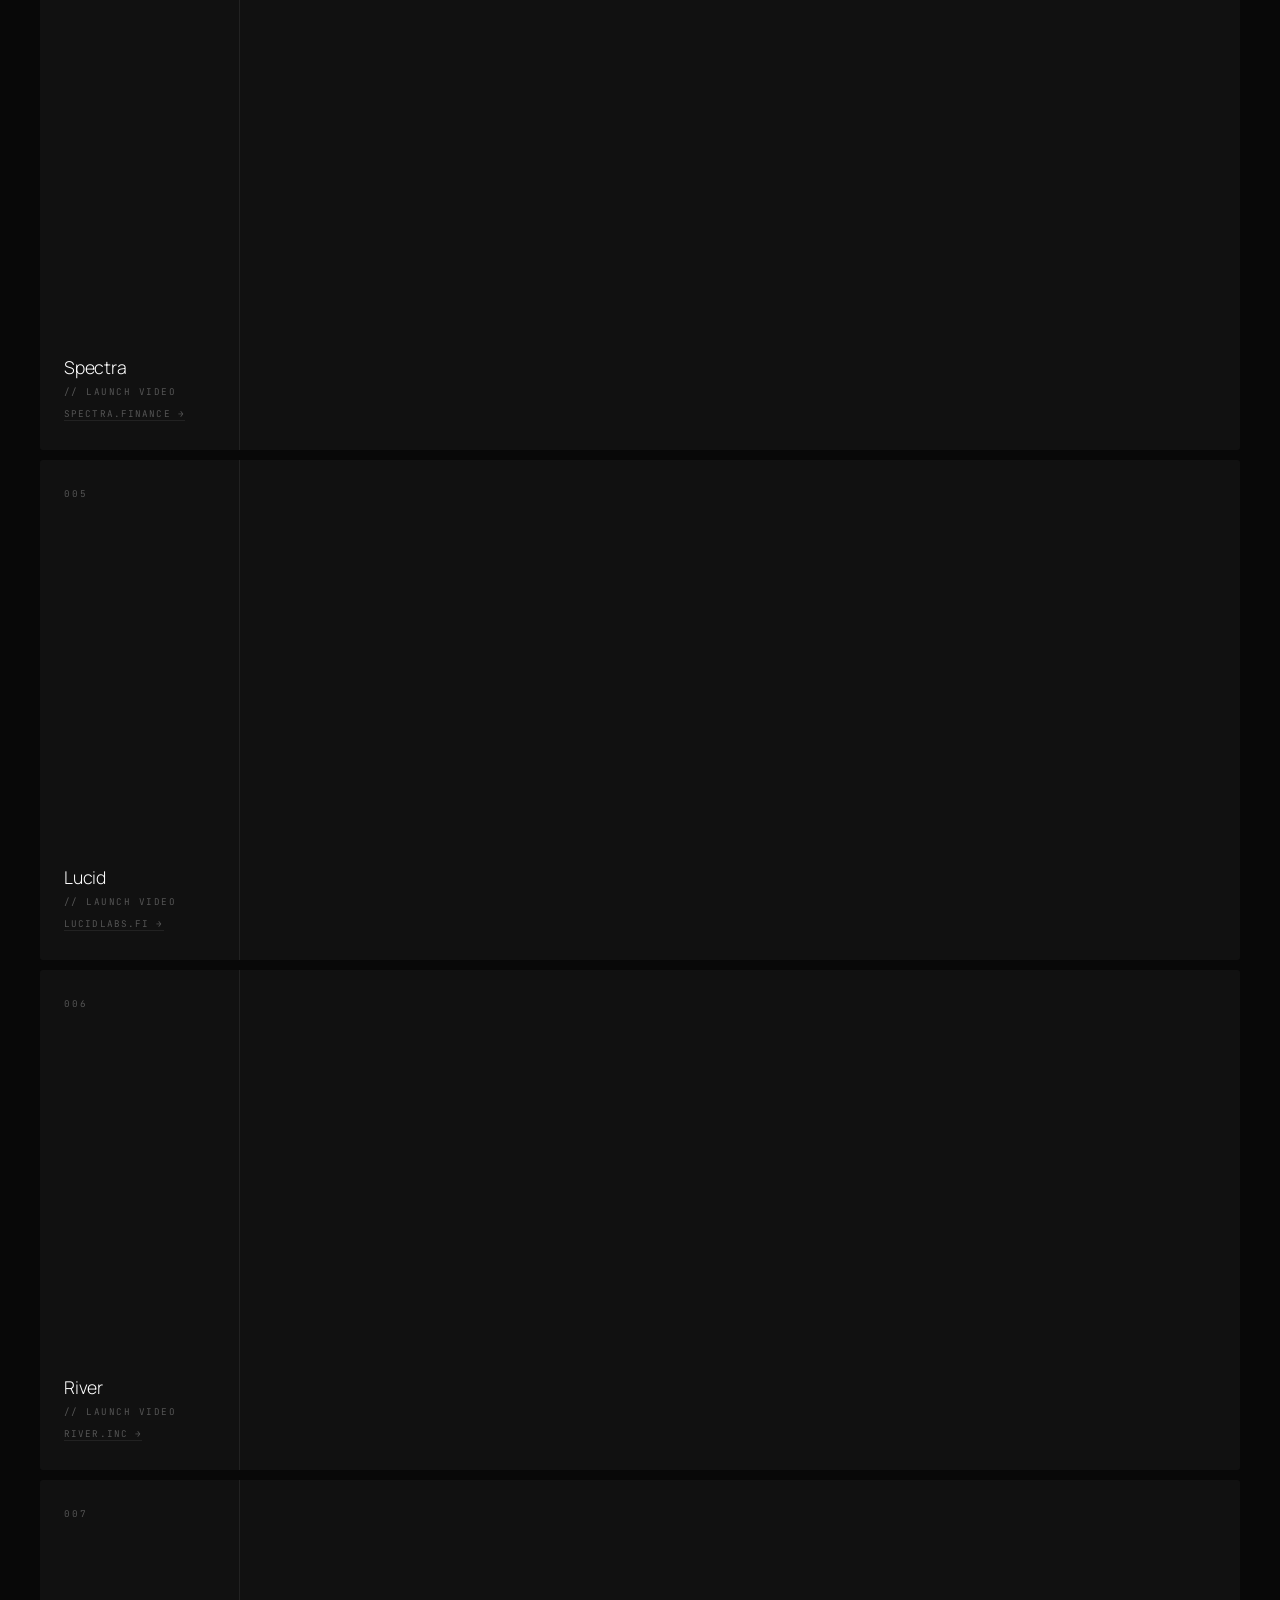
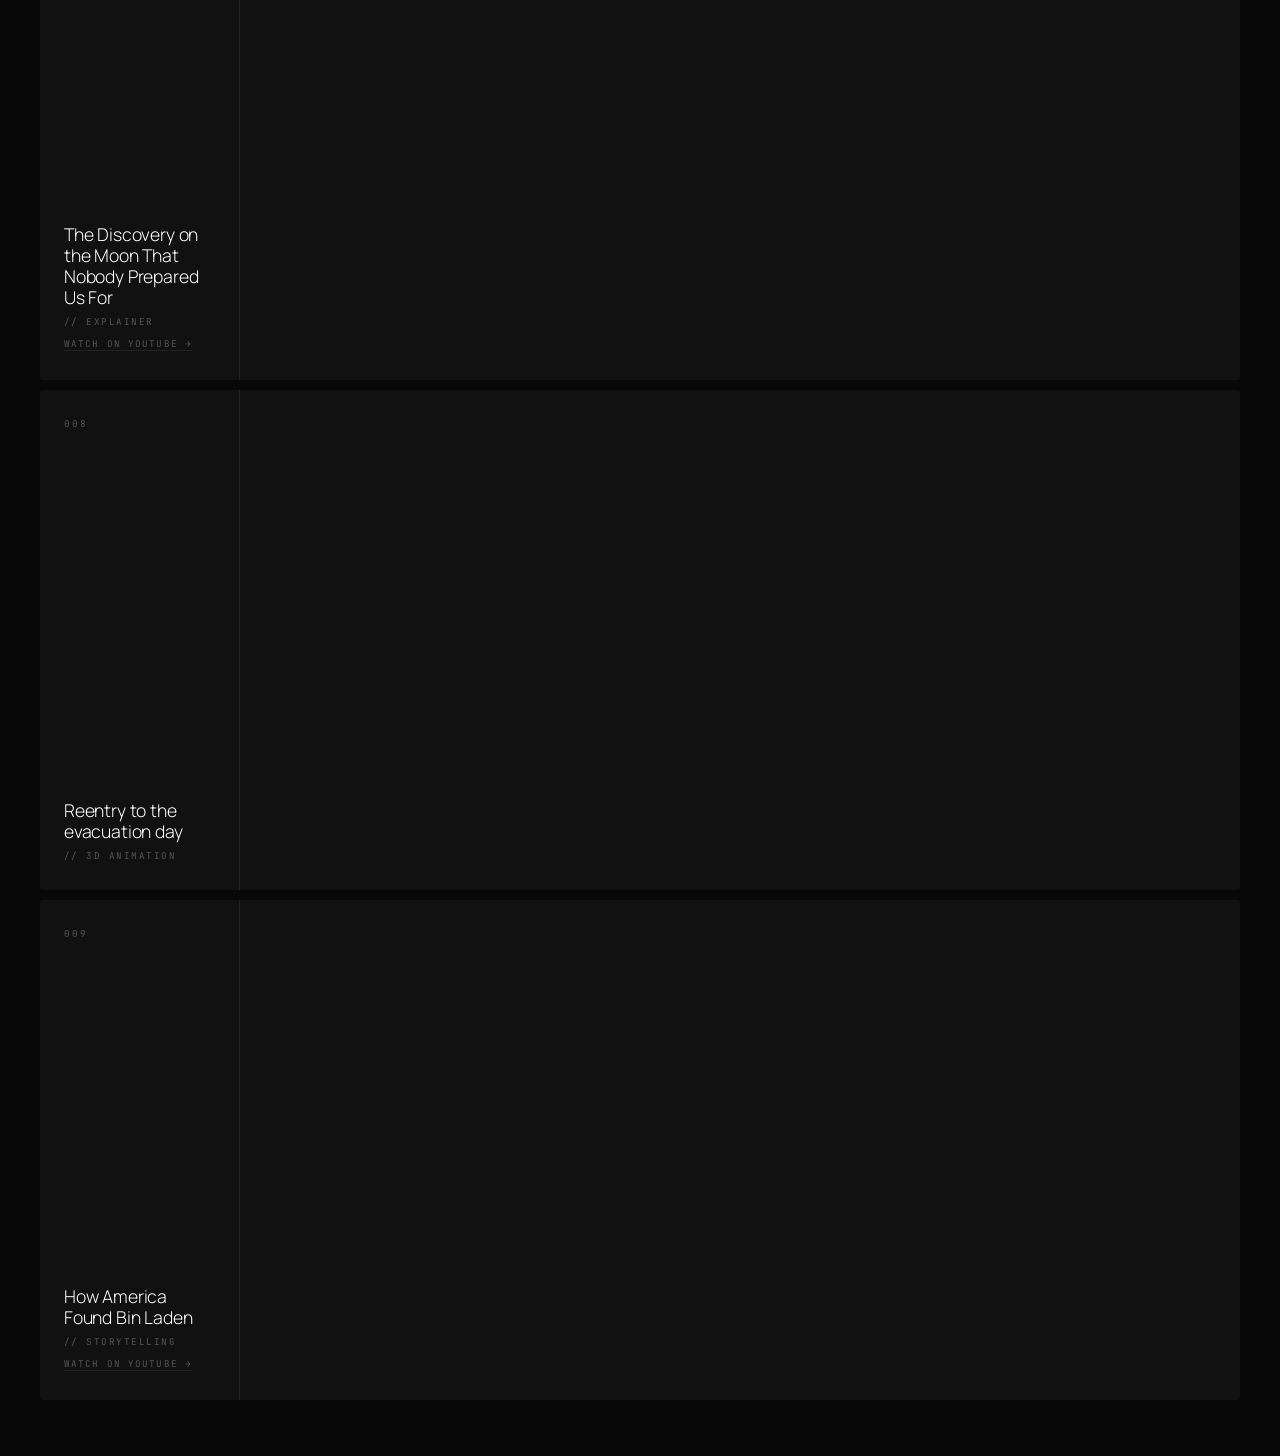
==== commit f42ea50f: "Add A Wise to portfolio" ====
--- a/portfolio.html
+++ b/portfolio.html
@@ -411,9 +411,22 @@
           </div>
         </div>
 
+        <div class="work-card" data-work="a-wise" data-title="A Wise">
+          <div class="work-card-info">
+            <span class="wc-num">003</span>
+            <div>
+              <p class="wc-title">A Wise</p>
+              <p class="wc-tag">// Motion Design</p>
+            </div>
+          </div>
+          <div class="work-card-video">
+            <video src="videos/motion/a-wise-web.mp4" muted loop playsinline preload="none"></video>
+          </div>
+        </div>
+
         <div class="work-card" data-work="spectra" data-title="Spectra">
           <div class="work-card-info">
-            <span class="wc-num">003</span>
+            <span class="wc-num">004</span>
             <div>
               <p class="wc-title">Spectra</p>
               <p class="wc-tag">// Launch Video</p>
@@ -427,7 +440,7 @@
 
         <div class="work-card" data-work="lucid" data-title="Lucid">
           <div class="work-card-info">
-            <span class="wc-num">004</span>
+            <span class="wc-num">005</span>
             <div>
               <p class="wc-title">Lucid</p>
               <p class="wc-tag">// Launch Video</p>
@@ -441,7 +454,7 @@
 
         <div class="work-card" data-work="river" data-title="River">
           <div class="work-card-info">
-            <span class="wc-num">005</span>
+            <span class="wc-num">006</span>
             <div>
               <p class="wc-title">River</p>
               <p class="wc-tag">// Launch Video</p>
@@ -455,7 +468,7 @@
 
         <div class="work-card" data-work="moon-discovery" data-title="The Discovery on the Moon That Nobody Prepared Us For">
           <div class="work-card-info">
-            <span class="wc-num">006</span>
+            <span class="wc-num">007</span>
             <div>
               <p class="wc-title">The Discovery on the Moon That Nobody Prepared Us For</p>
               <p class="wc-tag">// Explainer</p>
@@ -469,7 +482,7 @@
 
         <div class="work-card" data-work="reentry" data-title="Reentry to the evacuation day">
           <div class="work-card-info">
-            <span class="wc-num">007</span>
+            <span class="wc-num">008</span>
             <div>
               <p class="wc-title">Reentry to the evacuation day</p>
               <p class="wc-tag">// 3D Animation</p>
@@ -482,7 +495,7 @@
 
         <div class="work-card" data-work="bin-laden" data-title="How America Found Bin Laden">
           <div class="work-card-info">
-            <span class="wc-num">008</span>
+            <span class="wc-num">009</span>
             <div>
               <p class="wc-title">How America Found Bin Laden</p>
               <p class="wc-tag">// Storytelling</p>
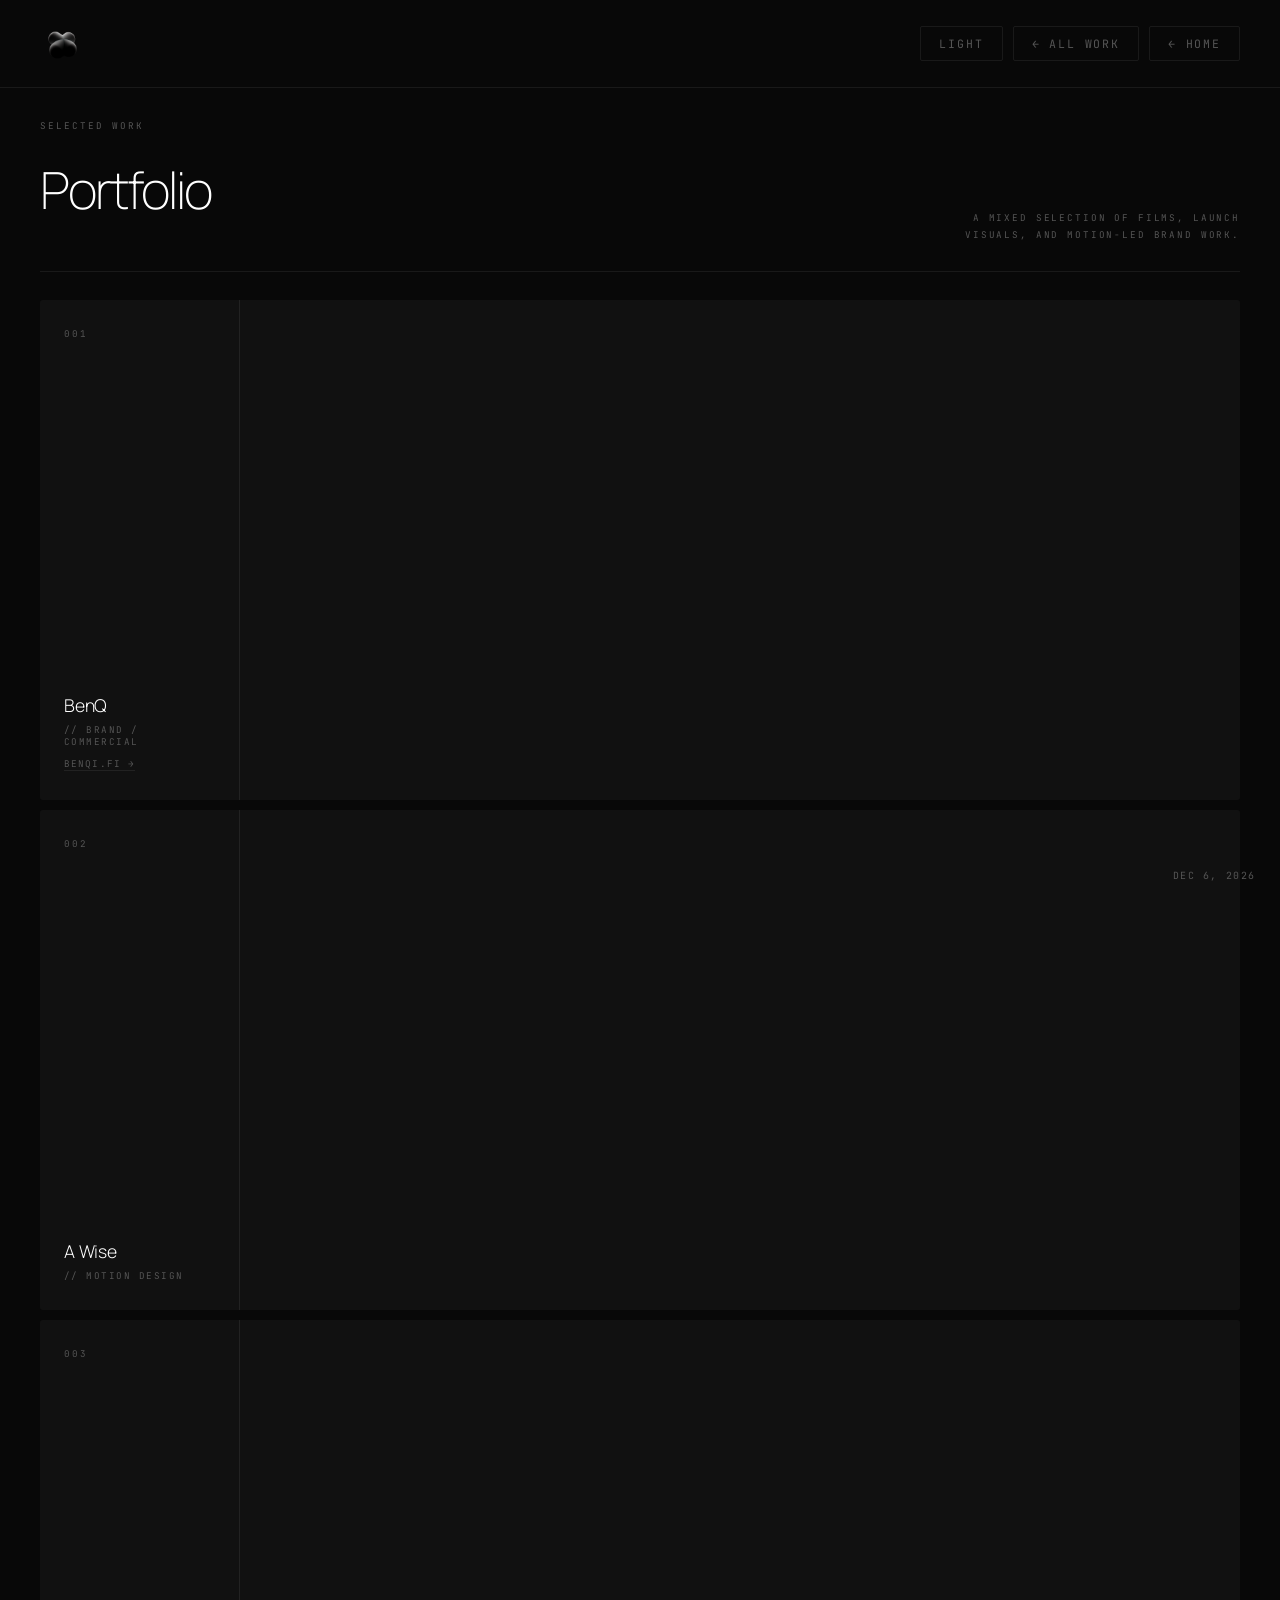
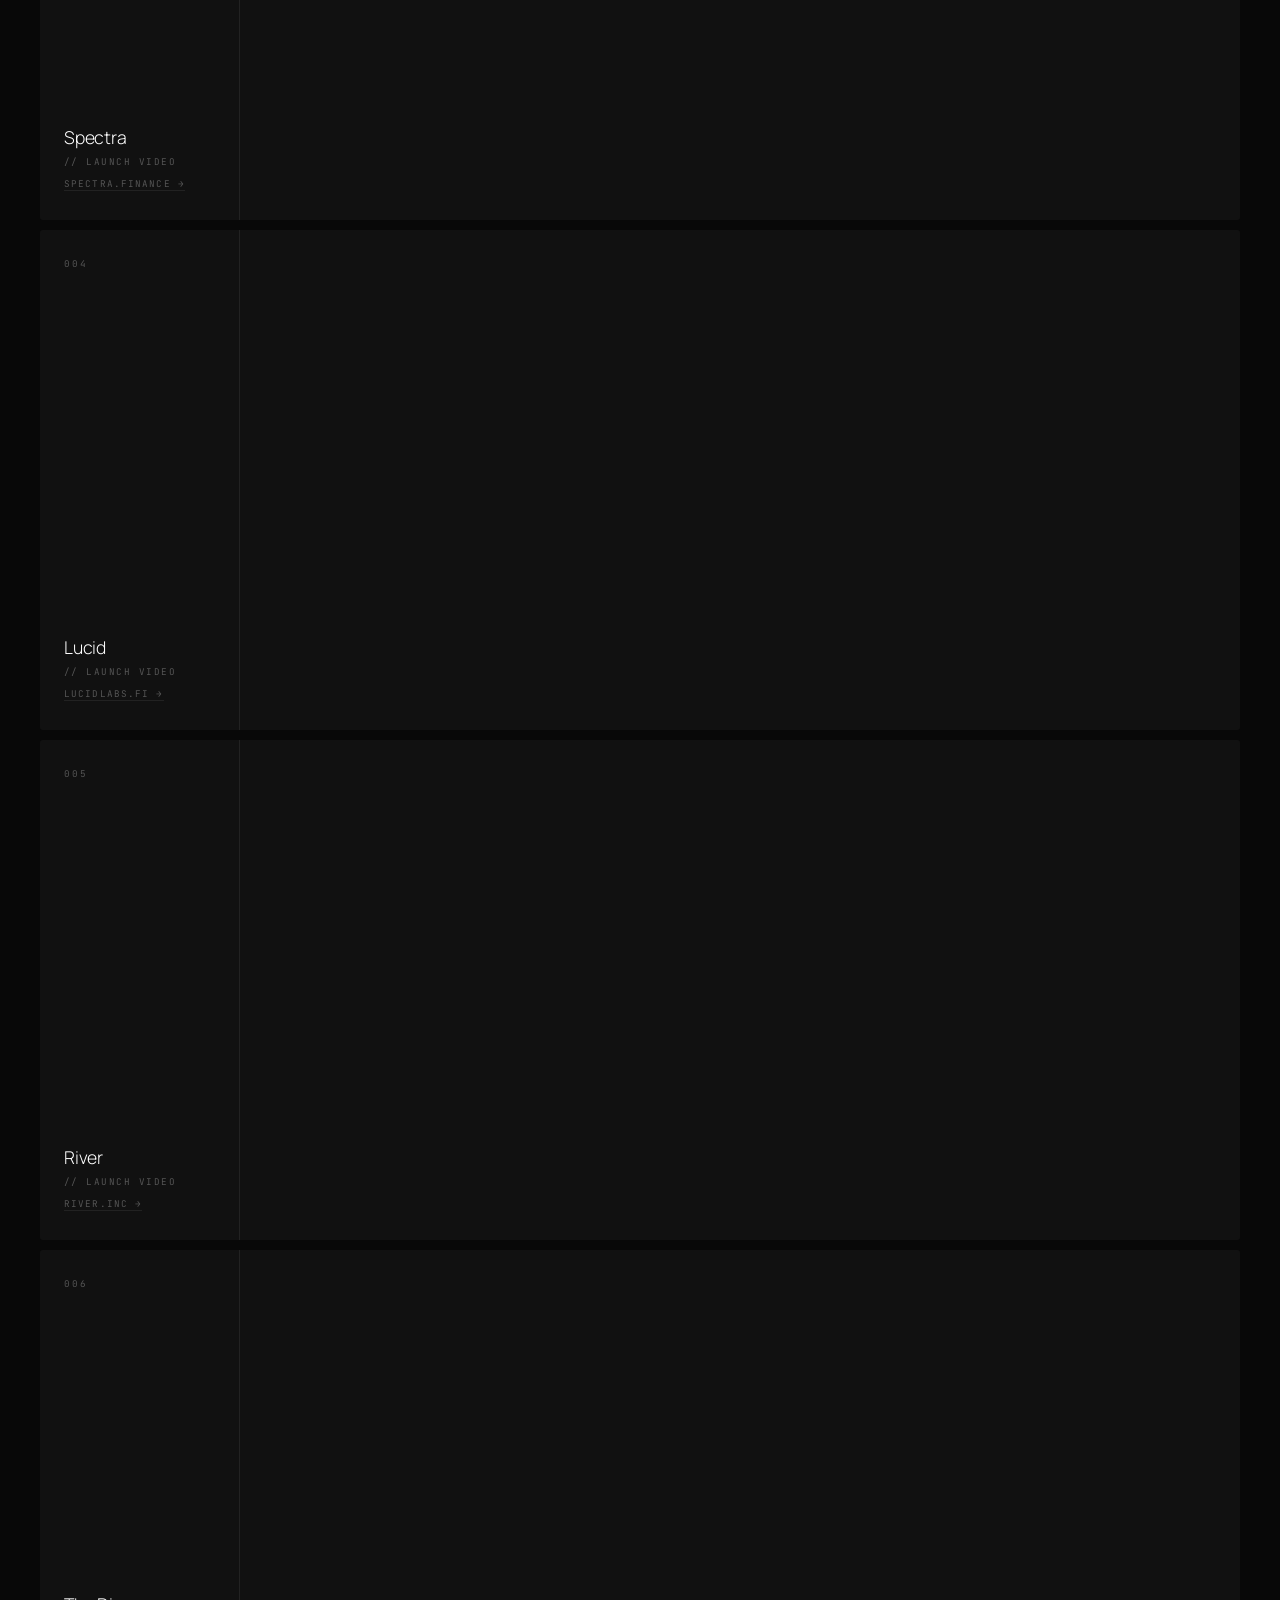
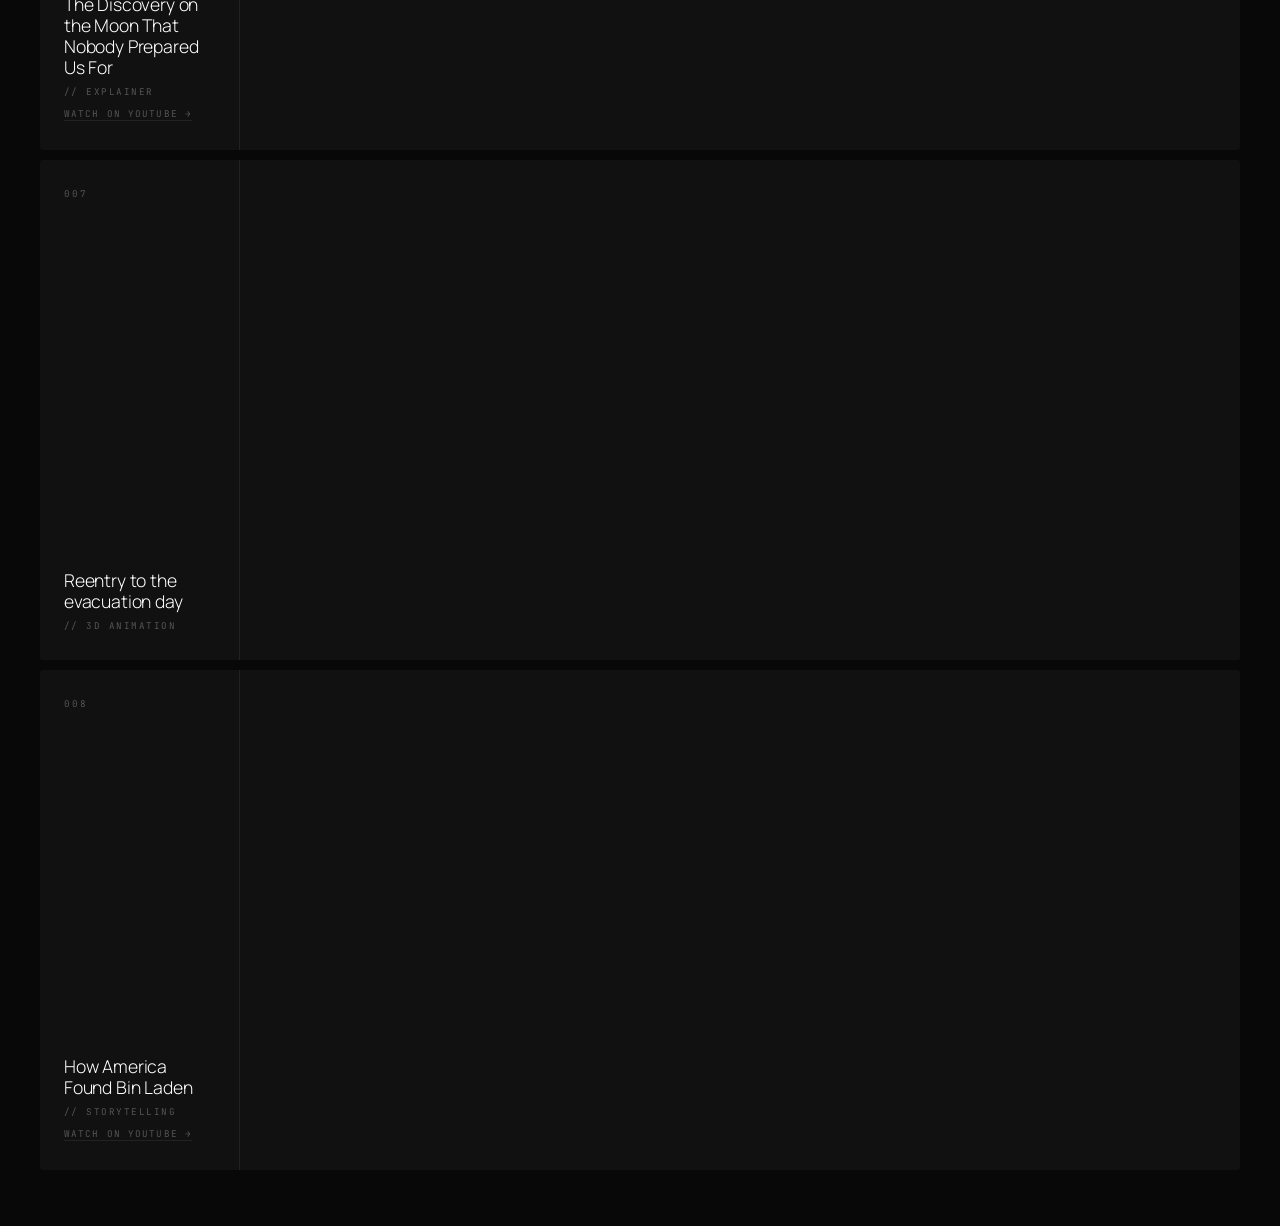
==== commit 6ddb2902: "Adjust portfolio and project page chrome" ====
--- a/portfolio.html
+++ b/portfolio.html
@@ -370,6 +370,7 @@
       </a>
       <div class="nav-right">
         <button class="nav-btn" id="btn-theme" type="button">Light</button>
+        <a class="nav-btn" href="/portfolio">&larr; All Work</a>
         <a class="nav-btn" href="/">&larr; Home</a>
       </div>
     </nav>
@@ -384,22 +385,9 @@
       </section>
 
       <div class="work-list">
-        <div class="work-card" data-work="the-ball" data-title="The Ball">
+        <div class="work-card" data-work="benq" data-title="BenQ">
           <div class="work-card-info">
             <span class="wc-num">001</span>
-            <div>
-              <p class="wc-title">The Ball</p>
-              <p class="wc-tag">// Motion Design Reel</p>
-            </div>
-          </div>
-          <div class="work-card-image work-card-image--cover">
-            <img src="https://i.vimeocdn.com/video/2126945612-6e9d4abdf6a94a29c7e8ccc319a80a971dc525bb943a9224cfbbc1d05304996c-d?region=us" alt="The Ball preview" loading="lazy" />
-          </div>
-        </div>
-
-        <div class="work-card" data-work="benq" data-title="BenQ">
-          <div class="work-card-info">
-            <span class="wc-num">002</span>
             <div>
               <p class="wc-title">BenQ</p>
               <p class="wc-tag">// Brand / Commercial</p>
@@ -413,7 +401,7 @@
 
         <div class="work-card" data-work="a-wise" data-title="A Wise">
           <div class="work-card-info">
-            <span class="wc-num">003</span>
+            <span class="wc-num">002</span>
             <div>
               <p class="wc-title">A Wise</p>
               <p class="wc-tag">// Motion Design</p>
@@ -426,7 +414,7 @@
 
         <div class="work-card" data-work="spectra" data-title="Spectra">
           <div class="work-card-info">
-            <span class="wc-num">004</span>
+            <span class="wc-num">003</span>
             <div>
               <p class="wc-title">Spectra</p>
               <p class="wc-tag">// Launch Video</p>
@@ -440,7 +428,7 @@
 
         <div class="work-card" data-work="lucid" data-title="Lucid">
           <div class="work-card-info">
-            <span class="wc-num">005</span>
+            <span class="wc-num">004</span>
             <div>
               <p class="wc-title">Lucid</p>
               <p class="wc-tag">// Launch Video</p>
@@ -454,7 +442,7 @@
 
         <div class="work-card" data-work="river" data-title="River">
           <div class="work-card-info">
-            <span class="wc-num">006</span>
+            <span class="wc-num">005</span>
             <div>
               <p class="wc-title">River</p>
               <p class="wc-tag">// Launch Video</p>
@@ -468,7 +456,7 @@
 
         <div class="work-card" data-work="moon-discovery" data-title="The Discovery on the Moon That Nobody Prepared Us For">
           <div class="work-card-info">
-            <span class="wc-num">007</span>
+            <span class="wc-num">006</span>
             <div>
               <p class="wc-title">The Discovery on the Moon That Nobody Prepared Us For</p>
               <p class="wc-tag">// Explainer</p>
@@ -482,7 +470,7 @@
 
         <div class="work-card" data-work="reentry" data-title="Reentry to the evacuation day">
           <div class="work-card-info">
-            <span class="wc-num">008</span>
+            <span class="wc-num">007</span>
             <div>
               <p class="wc-title">Reentry to the evacuation day</p>
               <p class="wc-tag">// 3D Animation</p>
@@ -495,7 +483,7 @@
 
         <div class="work-card" data-work="bin-laden" data-title="How America Found Bin Laden">
           <div class="work-card-info">
-            <span class="wc-num">009</span>
+            <span class="wc-num">008</span>
             <div>
               <p class="wc-title">How America Found Bin Laden</p>
               <p class="wc-tag">// Storytelling</p>
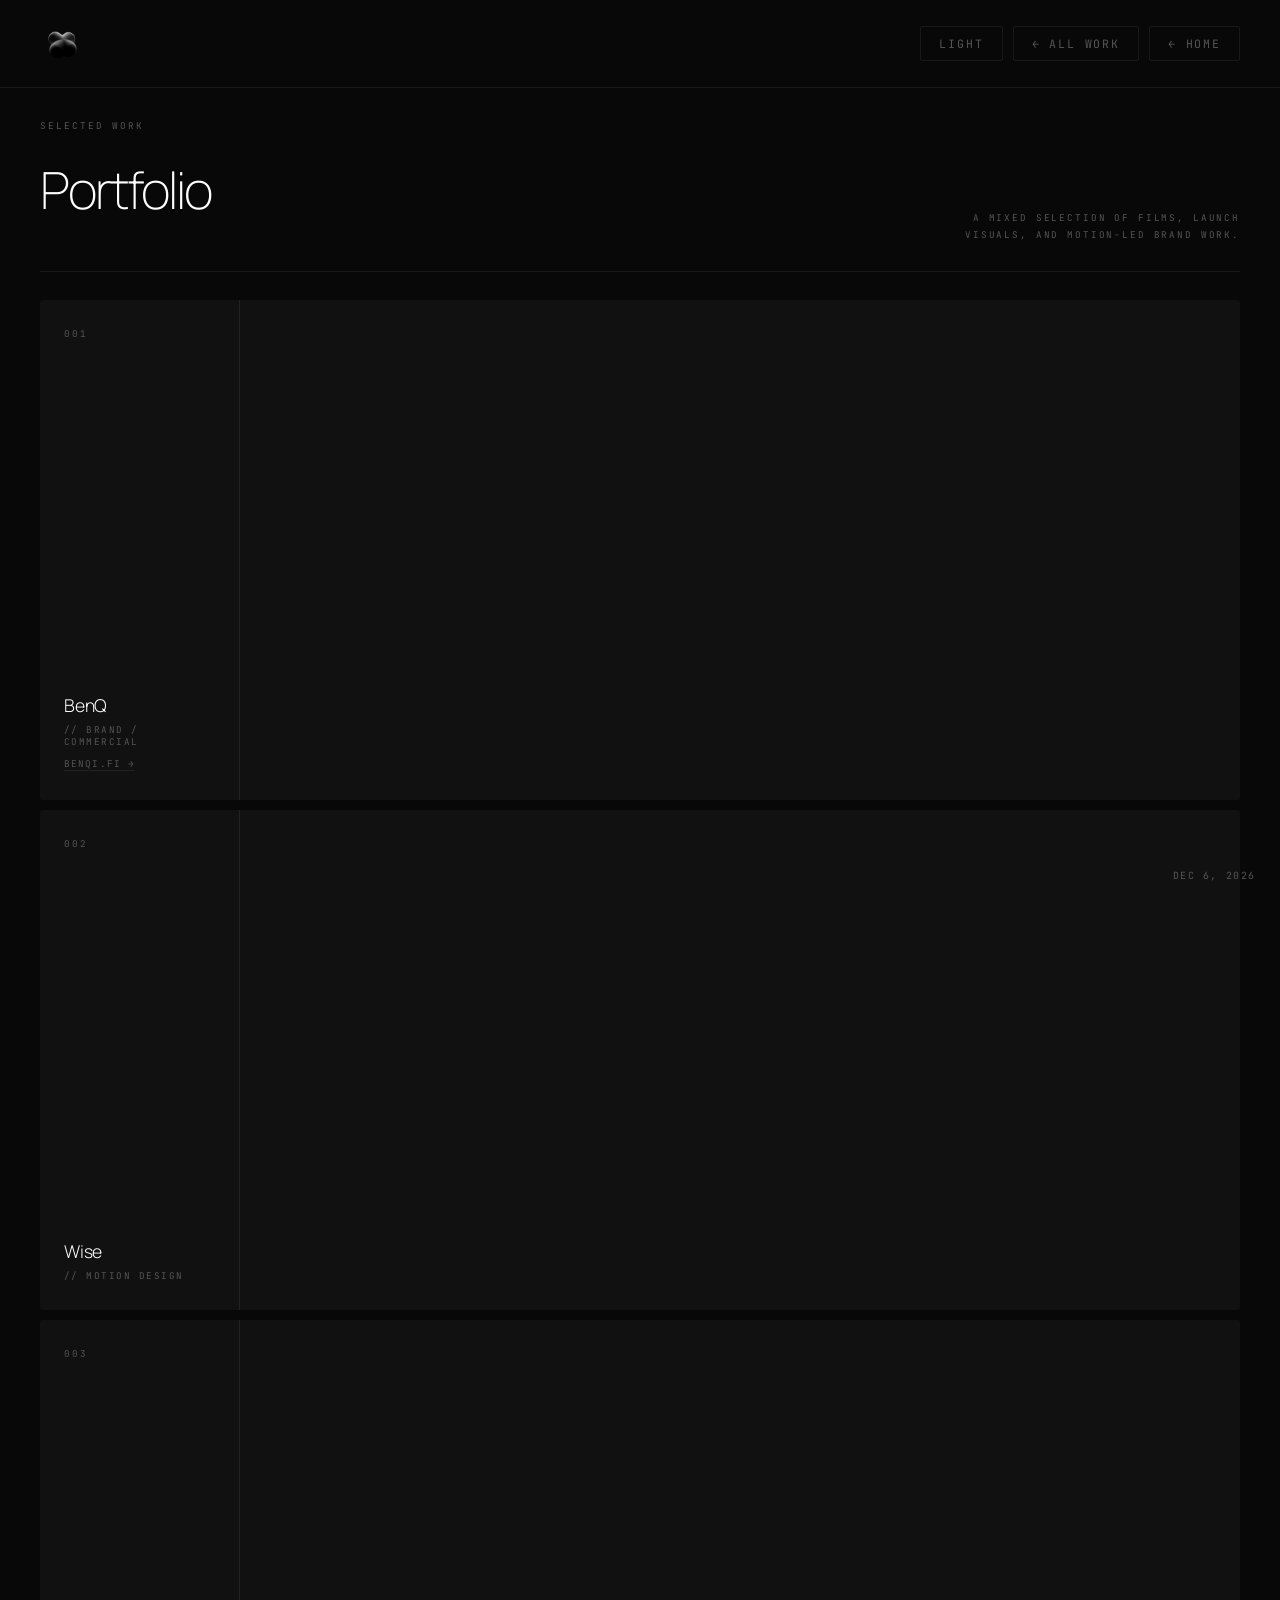
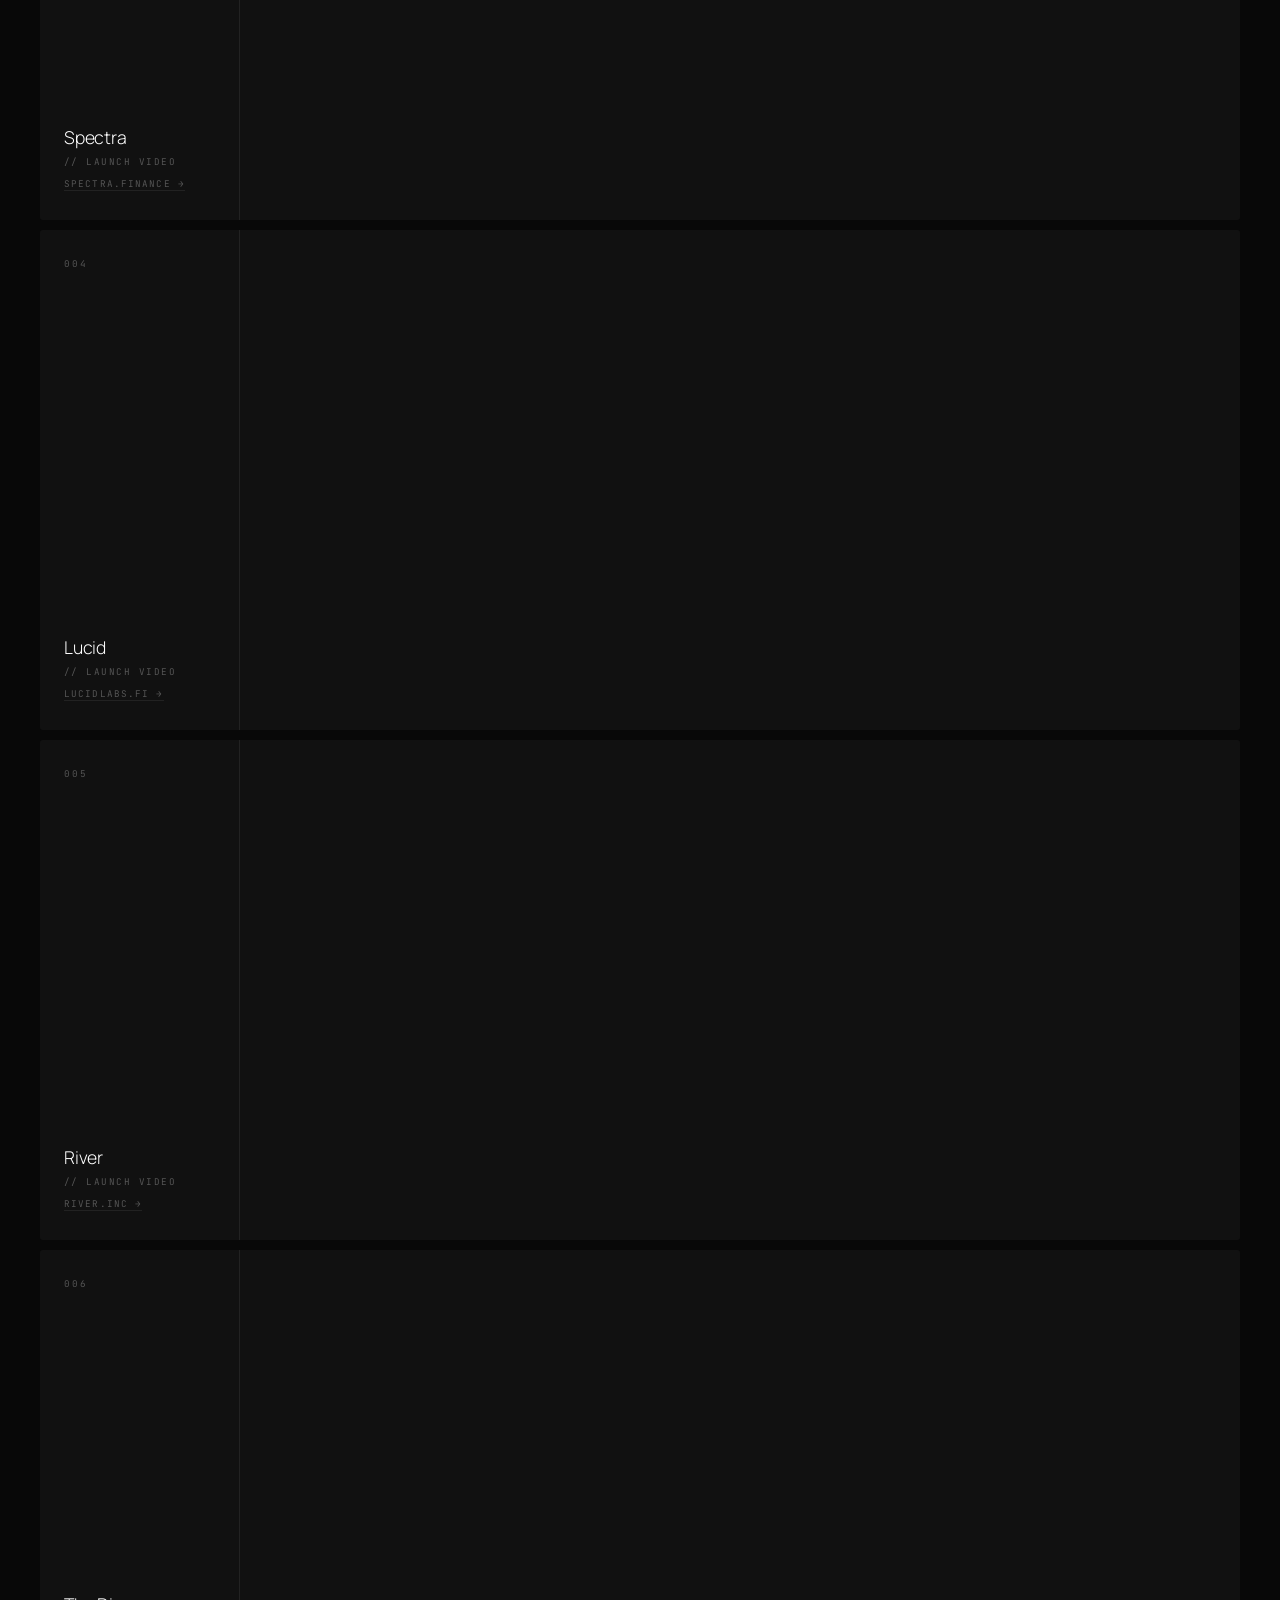
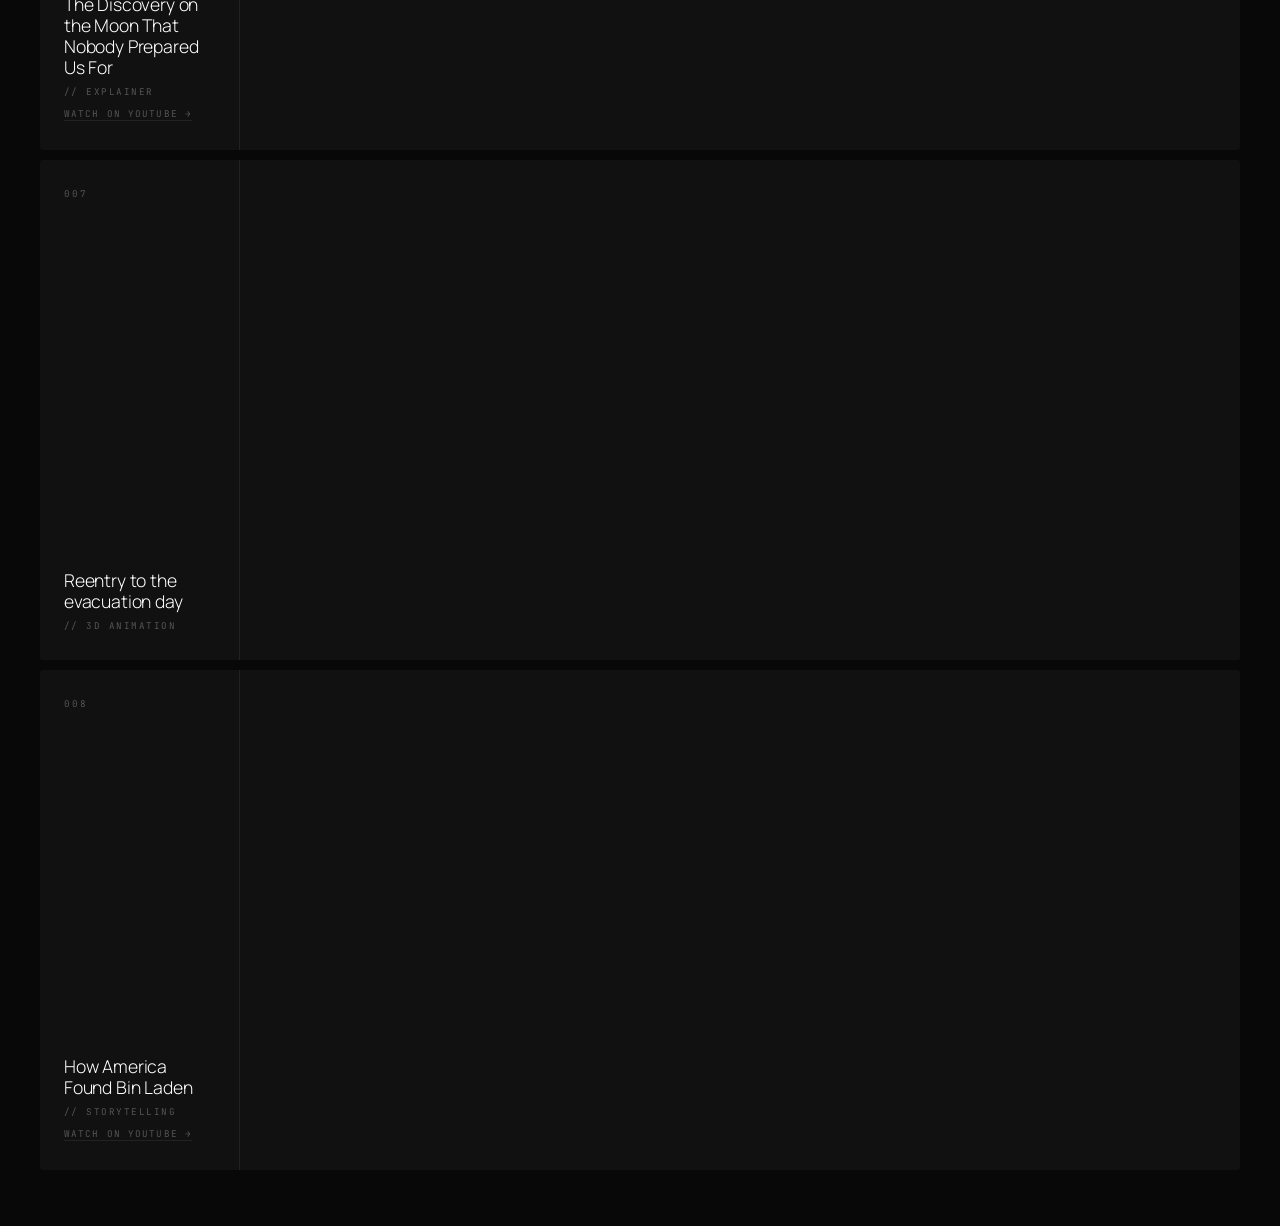
==== commit 7defb60e: "Rename A Wise project to Wise" ====
--- a/portfolio.html
+++ b/portfolio.html
@@ -399,11 +399,11 @@
           </div>
         </div>
 
-        <div class="work-card" data-work="a-wise" data-title="A Wise">
+        <div class="work-card" data-work="a-wise" data-title="Wise">
           <div class="work-card-info">
             <span class="wc-num">002</span>
             <div>
-              <p class="wc-title">A Wise</p>
+              <p class="wc-title">Wise</p>
               <p class="wc-tag">// Motion Design</p>
             </div>
           </div>
